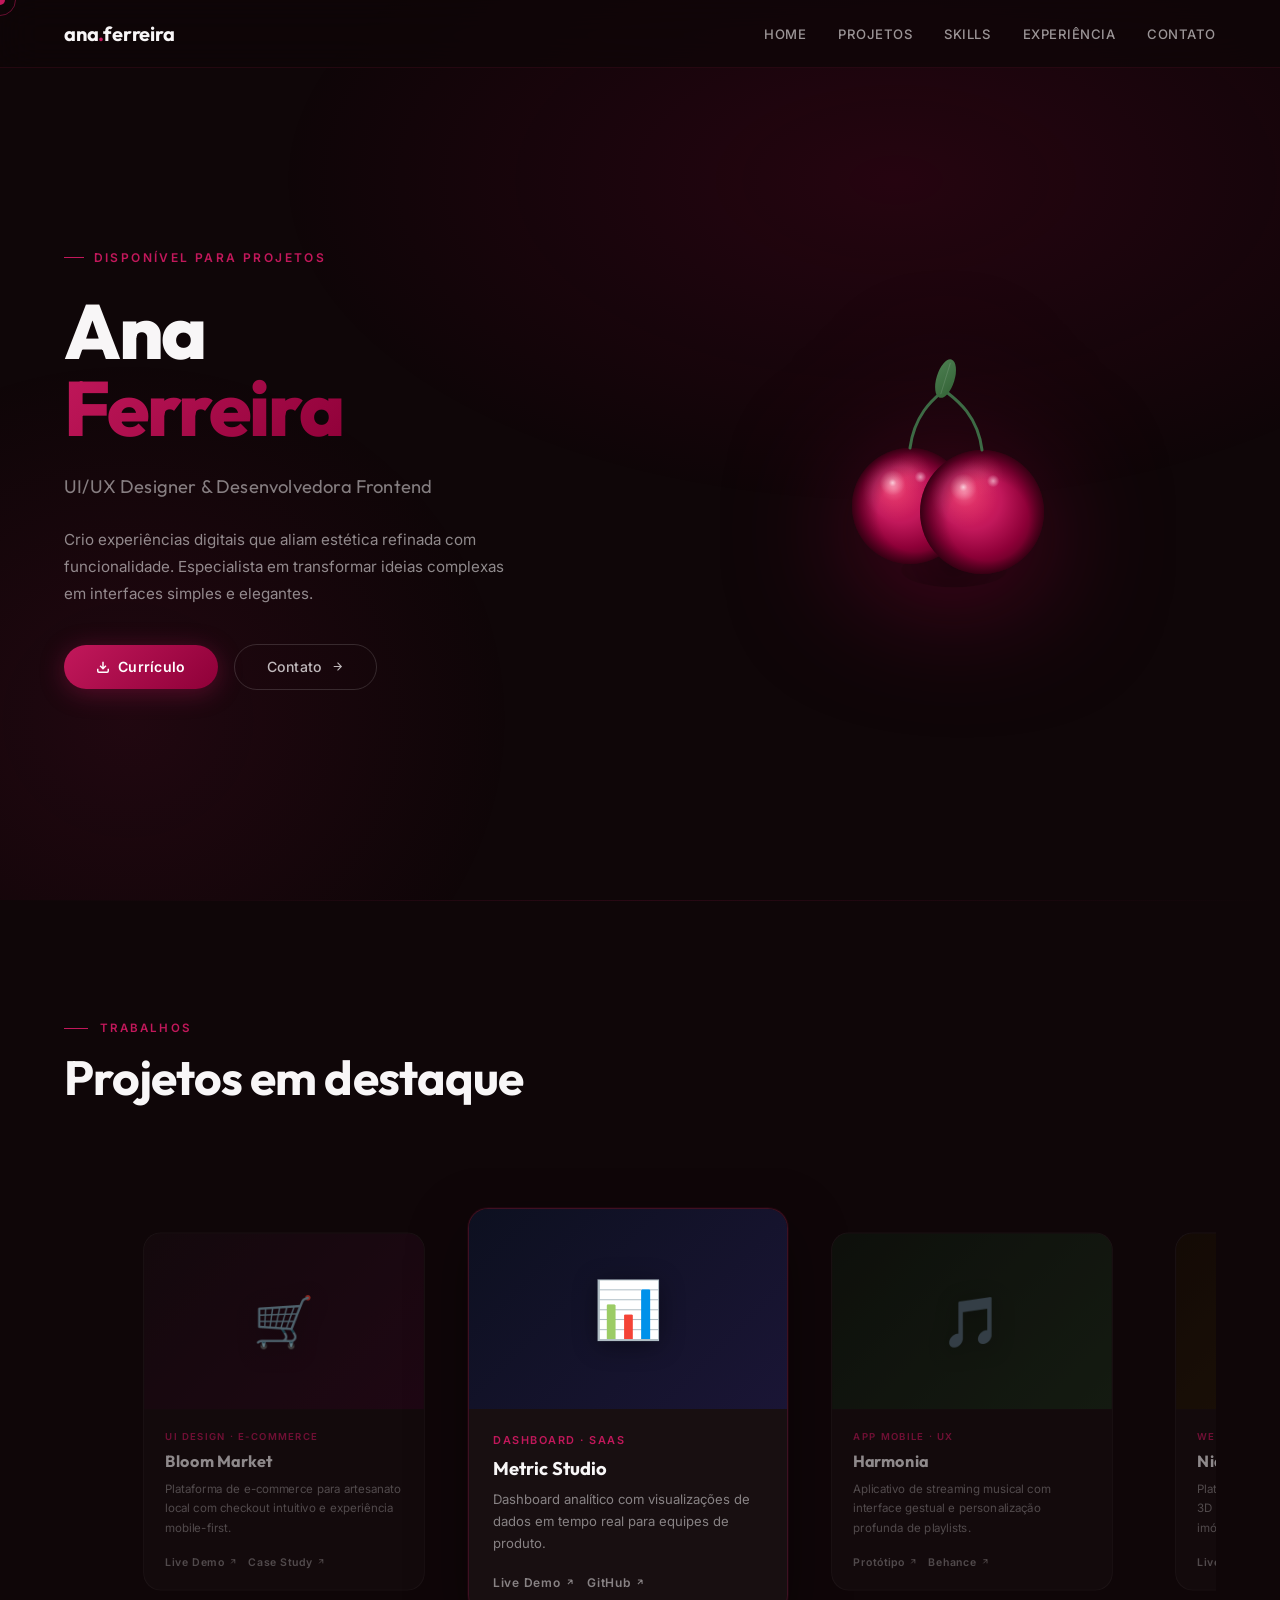
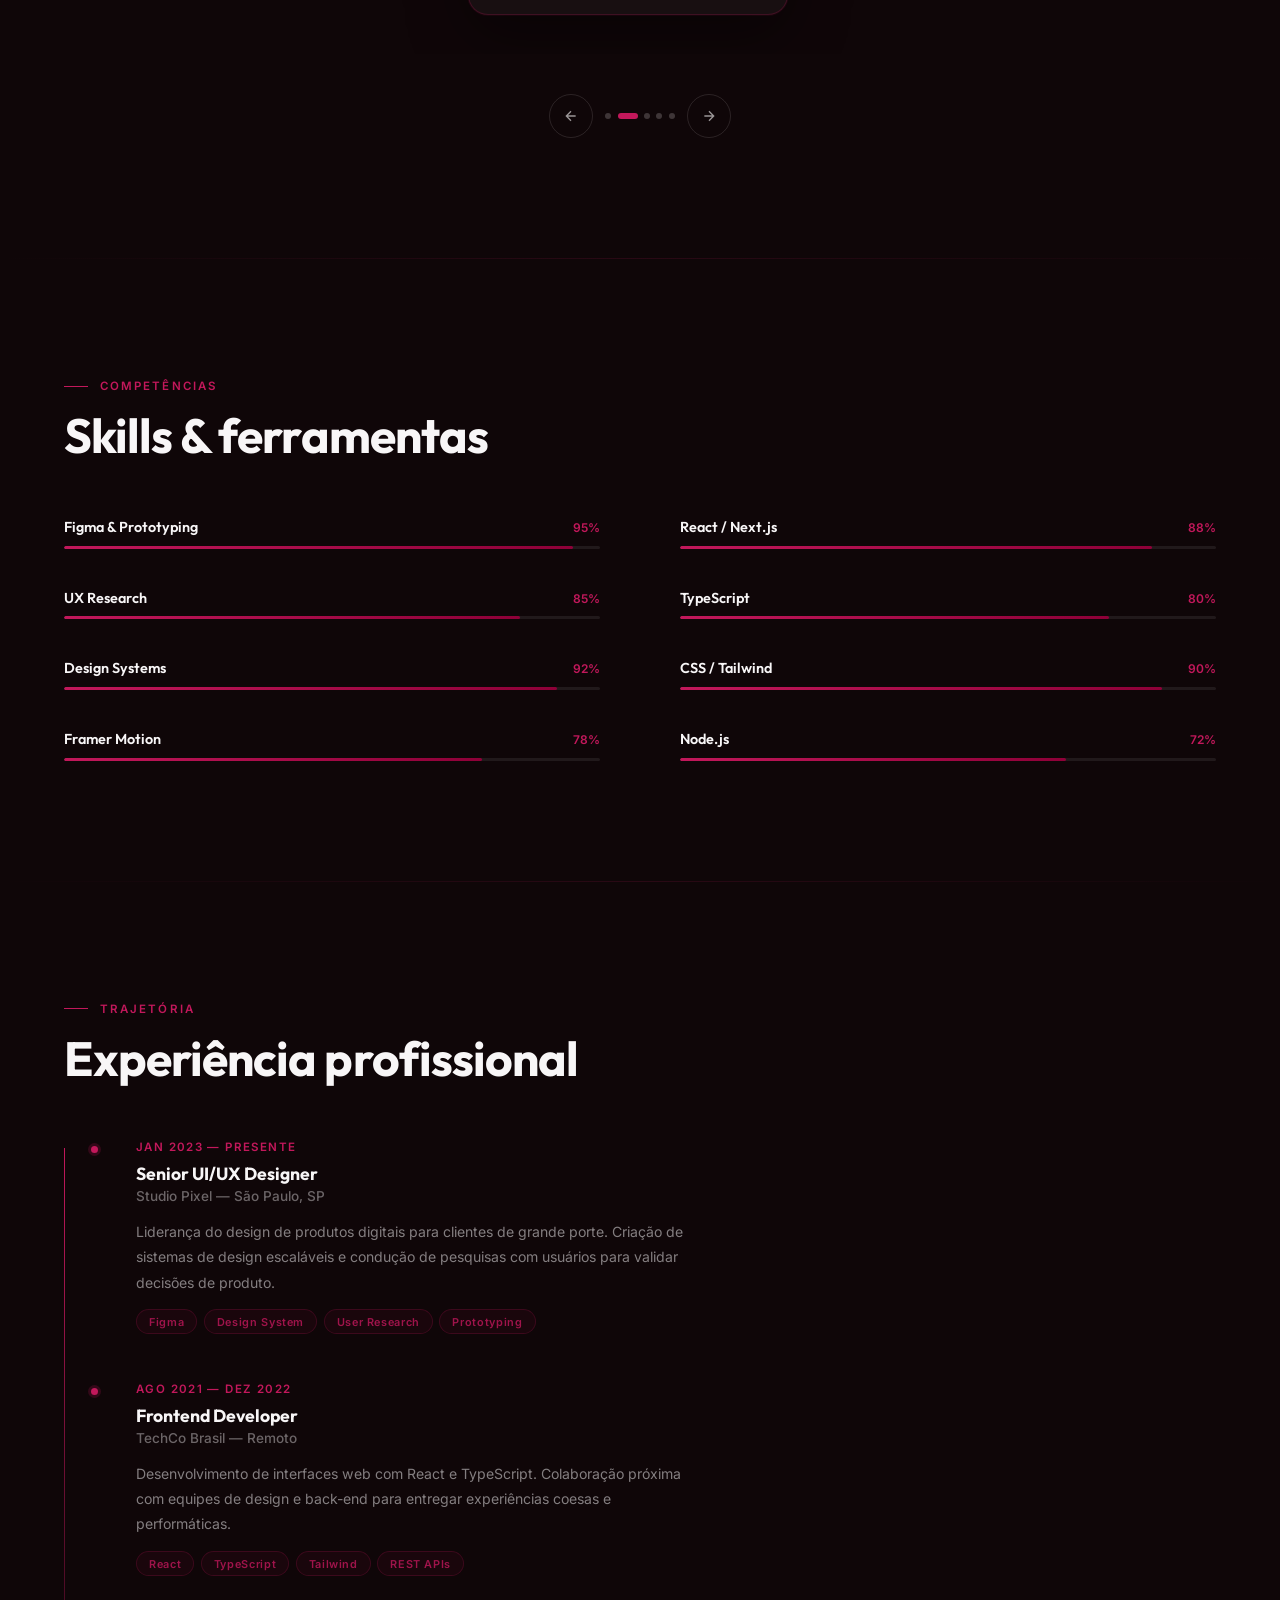
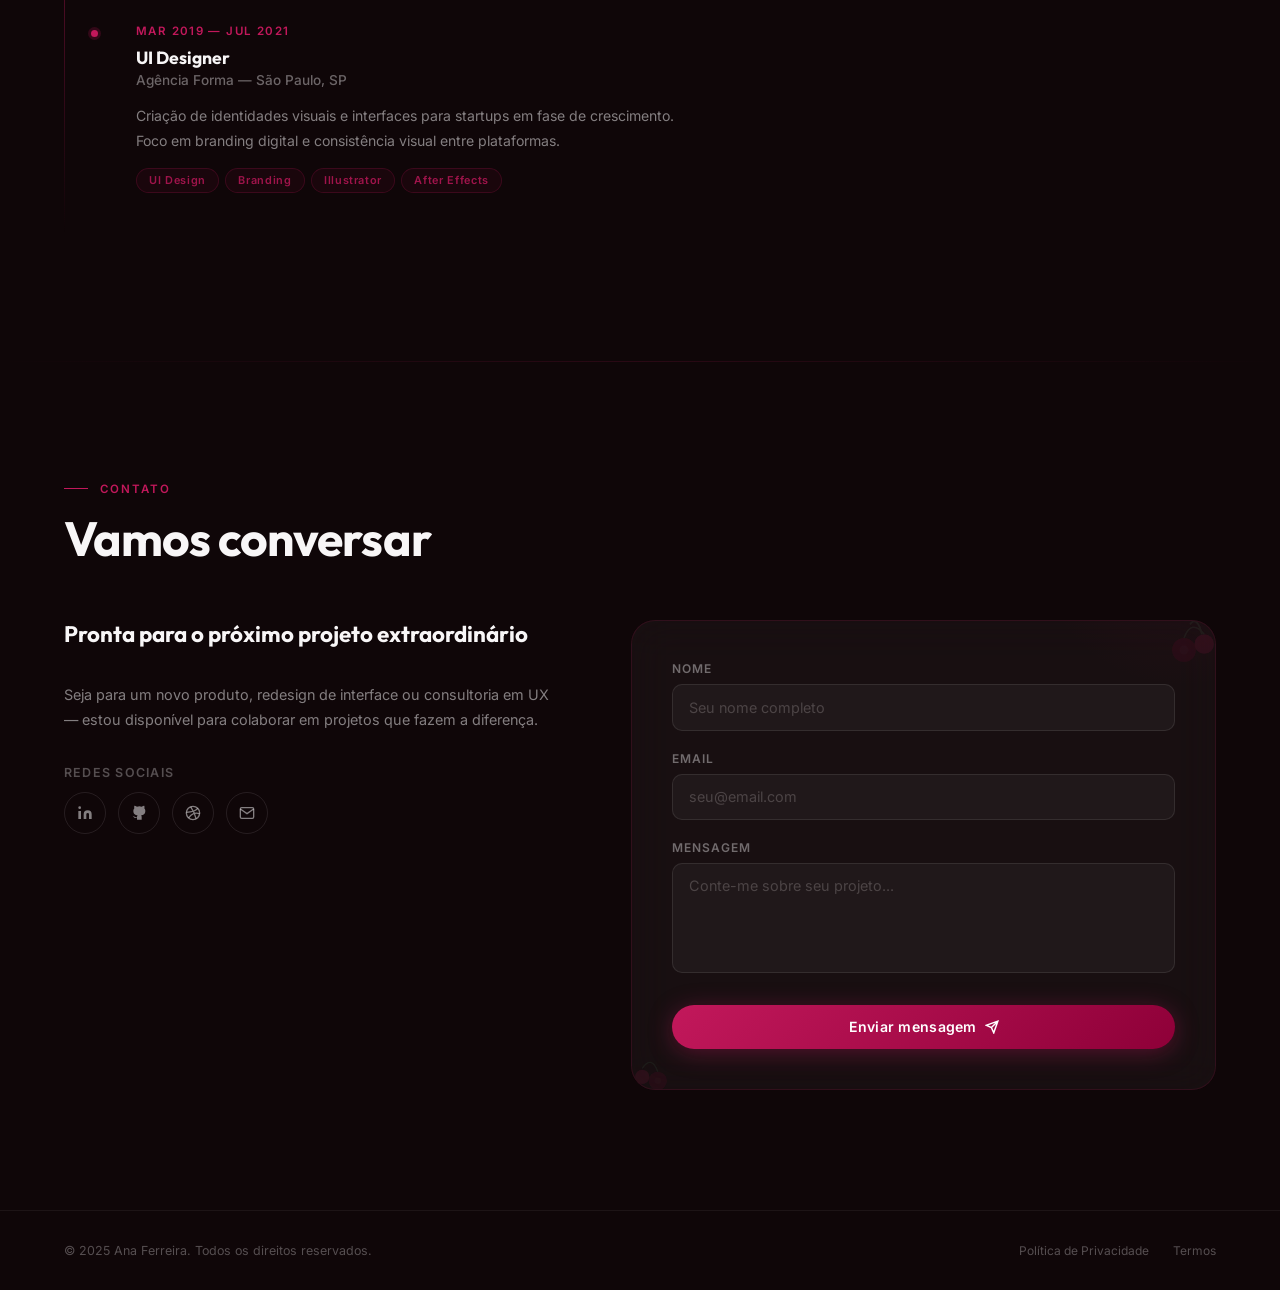
==== portfolio.html @ a7745687 "feat: initial commit - Carol Dev portfolio" ====
<!DOCTYPE html>
<html lang="pt-BR">
<head>
<meta charset="UTF-8">
<meta name="viewport" content="width=device-width, initial-scale=1.0">
<title>Portfolio — Ana Ferreira</title>
<link href="https://fonts.googleapis.com/css2?family=Outfit:wght@300;400;500;600;700;800&family=Inter:wght@300;400;500;600&display=swap" rel="stylesheet">
<link rel="stylesheet" href="style.css">
</head>
<body>

<div class="cursor" id="cursor"></div>
<div class="cursor-ring" id="cursorRing"></div>

<!-- HEADER -->
<header>
  <div class="logo">ana<span>.</span>ferreira</div>
  <nav>
    <a href="#home">Home</a>
    <a href="#projects">Projetos</a>
    <a href="#skills">Skills</a>
    <a href="#experience">Experiência</a>
    <a href="#contact">Contato</a>
  </nav>
</header>

<!-- HERO -->
<div class="wrapper">
<section id="home">
  <div class="hero-left fade-in">
    <span class="hero-eyebrow">Disponível para projetos</span>
    <h1 class="hero-name">
      Ana<br><span class="highlight">Ferreira</span>
    </h1>
    <p class="hero-title">UI/UX Designer & Desenvolvedora Frontend</p>
    <p class="hero-desc">Crio experiências digitais que aliam estética refinada com funcionalidade. Especialista em transformar ideias complexas em interfaces simples e elegantes.</p>
    <div class="hero-actions">
      <a href="#" class="btn-primary">
        <svg width="14" height="14" viewBox="0 0 24 24" fill="none" stroke="currentColor" stroke-width="2.5"><path d="M21 15v4a2 2 0 01-2 2H5a2 2 0 01-2-2v-4M7 10l5 5 5-5M12 15V3"/></svg>
        Currículo
      </a>
      <a href="#contact" class="btn-secondary">
        Contato
        <svg width="13" height="13" viewBox="0 0 24 24" fill="none" stroke="currentColor" stroke-width="2"><path d="M5 12h14M12 5l7 7-7 7"/></svg>
      </a>
    </div>
  </div>
  <div class="hero-right">
    <div class="cherry-scene">
      <canvas id="cherryCanvas" width="380" height="380"></canvas>
    </div>
  </div>
</section>
</div>

<div class="section-divider"></div>

<!-- PROJECTS -->
<div class="wrapper">
<section id="projects">
  <div class="projects-header fade-in">
    <span class="section-label">Trabalhos</span>
    <h2 class="section-title">Projetos em destaque</h2>
  </div>

  <div class="carousel-wrapper" id="carouselWrapper">
    <div class="carousel-track" id="carouselTrack">
      <!-- Cards são inseridos via JS -->
    </div>
  </div>

  <div class="carousel-controls">
    <button class="carousel-btn" id="prevBtn">
      <svg width="16" height="16" viewBox="0 0 24 24" fill="none" stroke="currentColor" stroke-width="2"><path d="M19 12H5M12 5l-7 7 7 7"/></svg>
    </button>
    <div class="carousel-dots" id="carouselDots"></div>
    <button class="carousel-btn" id="nextBtn">
      <svg width="16" height="16" viewBox="0 0 24 24" fill="none" stroke="currentColor" stroke-width="2"><path d="M5 12h14M12 5l7 7-7 7"/></svg>
    </button>
  </div>
</section>
</div>

<div class="section-divider"></div>

<!-- SKILLS -->
<div class="wrapper">
<section id="skills">
  <div class="fade-in">
    <span class="section-label">Competências</span>
    <h2 class="section-title">Skills & ferramentas</h2>
  </div>
  <div class="skills-grid" id="skillsGrid">
  </div>
</section>
</div>

<div class="section-divider"></div>

<!-- EXPERIENCE -->
<div class="wrapper">
<section id="experience">
  <div class="fade-in">
    <span class="section-label">Trajetória</span>
    <h2 class="section-title">Experiência profissional</h2>
  </div>
  <div class="timeline" id="timeline"></div>
</section>
</div>

<div class="section-divider"></div>

<!-- CONTACT -->
<div class="wrapper">
<section id="contact">
  <div class="fade-in">
    <span class="section-label">Contato</span>
    <h2 class="section-title">Vamos conversar</h2>
  </div>
  <div class="contact-inner">
    <div class="contact-info fade-in">
      <p class="contact-info-title">Pronta para o próximo projeto extraordinário</p>
      <p class="contact-info-desc">Seja para um novo produto, redesign de interface ou consultoria em UX — estou disponível para colaborar em projetos que fazem a diferença.</p>
      <div>
        <p style="font-size:0.78rem;letter-spacing:0.1em;text-transform:uppercase;color:rgba(248,246,247,0.3);margin-bottom:0.75rem;font-weight:600;">Redes sociais</p>
        <div class="contact-socials">
          <a class="social-link" href="#" title="LinkedIn">
            <svg width="16" height="16" viewBox="0 0 24 24" fill="currentColor"><path d="M16 8a6 6 0 016 6v7h-4v-7a2 2 0 00-2-2 2 2 0 00-2 2v7h-4v-7a6 6 0 016-6zM2 9h4v12H2z"/><circle cx="4" cy="4" r="2"/></svg>
          </a>
          <a class="social-link" href="#" title="GitHub">
            <svg width="16" height="16" viewBox="0 0 24 24" fill="currentColor"><path d="M9 19c-5 1.5-5-2.5-7-3m14 6v-3.87a3.37 3.37 0 00-.94-2.61c3.14-.35 6.44-1.54 6.44-7A5.44 5.44 0 0020 4.77 5.07 5.07 0 0019.91 1S18.73.65 16 2.48a13.38 13.38 0 00-7 0C6.27.65 5.09 1 5.09 1A5.07 5.07 0 005 4.77a5.44 5.44 0 00-1.5 3.78c0 5.42 3.3 6.61 6.44 7A3.37 3.37 0 009 18.13V22"/></svg>
          </a>
          <a class="social-link" href="#" title="Dribbble">
            <svg width="16" height="16" viewBox="0 0 24 24" fill="none" stroke="currentColor" stroke-width="2"><circle cx="12" cy="12" r="10"/><path d="M8.56 2.75c4.37 6.03 6.02 9.42 8.03 17.72m2.54-15.38c-3.72 4.35-8.94 5.66-16.88 5.85m19.5 1.9c-3.5-.93-6.63-.82-8.94 0-2.58.92-5.01 2.86-7.44 6.32"/></svg>
          </a>
          <a class="social-link" href="#" title="Email">
            <svg width="16" height="16" viewBox="0 0 24 24" fill="none" stroke="currentColor" stroke-width="2"><path d="M4 4h16c1.1 0 2 .9 2 2v12c0 1.1-.9 2-2 2H4c-1.1 0-2-.9-2-2V6c0-1.1.9-2 2-2z"/><polyline points="22,6 12,13 2,6"/></svg>
          </a>
        </div>
      </div>
    </div>
    <div class="contact-card fade-in" style="position:relative;">
      <!-- Corner cherry deco -->
      <svg class="cherry-deco" style="top:-10px;right:-8px;width:60px;" viewBox="0 0 80 80" fill="none">
        <circle cx="28" cy="52" r="16" fill="#8E0038"/>
        <circle cx="55" cy="44" r="13" fill="#C2185B"/>
        <path d="M28 36 Q38 10 55 31" stroke="#4a7c5f" stroke-width="2" fill="none"/>
        <path d="M36 18 Q45 5 52 31" stroke="#4a7c5f" stroke-width="2.5" fill="none"/>
        <circle cx="28" cy="52" r="6" fill="rgba(255,255,255,0.12)"/>
      </svg>
      <svg class="cherry-deco" style="bottom:-10px;left:-8px;width:52px;transform:scale(-1,1);" viewBox="0 0 80 80" fill="none">
        <circle cx="28" cy="52" r="14" fill="#8E0038"/>
        <circle cx="52" cy="46" r="11" fill="#C2185B"/>
        <path d="M28 38 Q38 12 52 33" stroke="#4a7c5f" stroke-width="2" fill="none"/>
        <circle cx="28" cy="52" r="5" fill="rgba(255,255,255,0.1)"/>
      </svg>

      <div class="form-group">
        <label class="form-label">Nome</label>
        <input class="form-input" type="text" placeholder="Seu nome completo">
      </div>
      <div class="form-group">
        <label class="form-label">Email</label>
        <input class="form-input" type="email" placeholder="seu@email.com">
      </div>
      <div class="form-group">
        <label class="form-label">Mensagem</label>
        <textarea class="form-textarea" placeholder="Conte-me sobre seu projeto..."></textarea>
      </div>
      <button class="btn-primary" style="width:100%;justify-content:center;margin-top:0.5rem;">
        Enviar mensagem
        <svg width="14" height="14" viewBox="0 0 24 24" fill="none" stroke="currentColor" stroke-width="2.5"><path d="M22 2L11 13M22 2l-7 20-4-9-9-4 20-7z"/></svg>
      </button>
    </div>
  </div>
</section>
</div>

<!-- FOOTER -->
<footer>
  <p class="footer-copy">© 2025 Ana Ferreira. Todos os direitos reservados.</p>
  <div class="footer-links">
    <a href="#">Política de Privacidade</a>
    <a href="#">Termos</a>
  </div>
</footer>

<script>
// ── CURSOR ──
const cursor = document.getElementById('cursor');
const cursorRing = document.getElementById('cursorRing');
let mx = 0, my = 0, rx = 0, ry = 0;
document.addEventListener('mousemove', e => { mx = e.clientX; my = e.clientY; cursor.style.left = mx+'px'; cursor.style.top = my+'px'; });
function animateRing() {
  rx += (mx - rx) * 0.14;
  ry += (my - ry) * 0.14;
  cursorRing.style.left = rx+'px'; cursorRing.style.top = ry+'px';
  requestAnimationFrame(animateRing);
}
animateRing();

// ── CHERRY CANVAS ──
(function() {
  const canvas = document.getElementById('cherryCanvas');
  const ctx = canvas.getContext('2d');
  const W = 380, H = 380;
  let mouseX = 0, mouseY = 0;
  let tiltX = 0, tiltY = 0;

  document.addEventListener('mousemove', e => {
    const rect = canvas.getBoundingClientRect();
    mouseX = ((e.clientX - rect.left) / W - 0.5) * 2;
    mouseY = ((e.clientY - rect.top) / H - 0.5) * 2;
  });

  function drawCherry(ox, oy, radius, tX, tY) {
    ctx.clearRect(0, 0, W, H);
    const cx = W/2 + ox + tX*18;
    const cy = H/2 + oy + tY*14;

    // Shadow
    const shadowGrad = ctx.createRadialGradient(cx+10, cy+radius*0.9+20, 0, cx+10, cy+radius*0.9+20, radius*1.1);
    shadowGrad.addColorStop(0, 'rgba(0,0,0,0.35)');
    shadowGrad.addColorStop(1, 'rgba(0,0,0,0)');
    ctx.beginPath();
    ctx.ellipse(cx+10, cy+radius+18, radius*0.85, radius*0.28, 0, 0, Math.PI*2);
    ctx.fillStyle = shadowGrad;
    ctx.fill();

    // --- Cherry 1 (left, slightly behind) ---
    drawOneFruit(ctx, cx-34+tX*6, cy+16+tY*4, 58);

    // --- Cherry 2 (right, front) ---
    drawOneFruit(ctx, cx+38+tX*8, cy+22+tY*4, 62);

    // --- Stems ---
    ctx.strokeStyle = '#3d6b45';
    ctx.lineWidth = 3;
    ctx.lineCap = 'round';

    // Left stem
    ctx.beginPath();
    ctx.moveTo(cx-34+tX*6, cy+16+tY*4-58);
    ctx.bezierCurveTo(cx-34+tX*6+5, cy-80, cx+tX*7-5, cy-95, cx+tX*7, cy-100);
    ctx.stroke();

    // Right stem
    ctx.beginPath();
    ctx.moveTo(cx+38+tX*8, cy+22+tY*4-62);
    ctx.bezierCurveTo(cx+38+tX*8-5, cy-80, cx+tX*7+5, cy-95, cx+tX*7, cy-100);
    ctx.stroke();

    // Leaf
    ctx.save();
    ctx.translate(cx+tX*7-2, cy-100);
    ctx.rotate(0.3 + tX*0.08);
    const leafGrad = ctx.createLinearGradient(-18,-10,18,10);
    leafGrad.addColorStop(0, '#4a7c4e');
    leafGrad.addColorStop(1, '#2d5c30');
    ctx.beginPath();
    ctx.ellipse(0, -12, 9, 20, 0, 0, Math.PI*2);
    ctx.fillStyle = leafGrad;
    ctx.fill();
    // Leaf vein
    ctx.strokeStyle = 'rgba(255,255,255,0.12)';
    ctx.lineWidth = 1;
    ctx.beginPath();
    ctx.moveTo(0, -28); ctx.lineTo(0, 4);
    ctx.stroke();
    ctx.restore();
  }

  function drawOneFruit(ctx, cx, cy, r) {
    // Base gradient - dark wine to bright crimson
    const baseGrad = ctx.createRadialGradient(cx-r*0.3, cy-r*0.35, r*0.05, cx, cy, r);
    baseGrad.addColorStop(0, '#e8215a');
    baseGrad.addColorStop(0.45, '#C2185B');
    baseGrad.addColorStop(0.78, '#8E0038');
    baseGrad.addColorStop(1, '#5a0020');
    ctx.beginPath();
    ctx.arc(cx, cy, r, 0, Math.PI*2);
    ctx.fillStyle = baseGrad;
    ctx.fill();

    // Dark rim (bottom edge depth)
    const rimGrad = ctx.createRadialGradient(cx+r*0.3, cy+r*0.4, 0, cx, cy, r);
    rimGrad.addColorStop(0, 'rgba(0,0,0,0)');
    rimGrad.addColorStop(0.65, 'rgba(0,0,0,0)');
    rimGrad.addColorStop(1, 'rgba(0,0,0,0.38)');
    ctx.beginPath();
    ctx.arc(cx, cy, r, 0, Math.PI*2);
    ctx.fillStyle = rimGrad;
    ctx.fill();

    // Specular highlight (large soft)
    const spec1Grad = ctx.createRadialGradient(cx-r*0.28, cy-r*0.3, 0, cx-r*0.28, cy-r*0.3, r*0.55);
    spec1Grad.addColorStop(0, 'rgba(255,255,255,0.28)');
    spec1Grad.addColorStop(0.4, 'rgba(255,255,255,0.08)');
    spec1Grad.addColorStop(1, 'rgba(255,255,255,0)');
    ctx.beginPath();
    ctx.arc(cx, cy, r, 0, Math.PI*2);
    ctx.fillStyle = spec1Grad;
    ctx.fill();

    // Sharp catchlight
    ctx.save();
    ctx.beginPath();
    ctx.arc(cx, cy, r, 0, Math.PI*2);
    ctx.clip();
    const catchGrad = ctx.createRadialGradient(cx-r*0.3, cy-r*0.4, 0, cx-r*0.3, cy-r*0.4, r*0.22);
    catchGrad.addColorStop(0, 'rgba(255,255,255,0.72)');
    catchGrad.addColorStop(0.3, 'rgba(255,255,255,0.3)');
    catchGrad.addColorStop(1, 'rgba(255,255,255,0)');
    ctx.fillStyle = catchGrad;
    ctx.fillRect(cx-r, cy-r, r*2, r*2);

    // Tiny secondary sparkle
    const spark = ctx.createRadialGradient(cx+r*0.18, cy-r*0.5, 0, cx+r*0.18, cy-r*0.5, r*0.1);
    spark.addColorStop(0, 'rgba(255,255,255,0.55)');
    spark.addColorStop(1, 'rgba(255,255,255,0)');
    ctx.fillStyle = spark;
    ctx.fillRect(cx-r, cy-r, r*2, r*2);
    ctx.restore();

    // Subtle translucency at top
    const transGrad = ctx.createRadialGradient(cx, cy-r*0.6, 0, cx, cy-r*0.6, r*0.35);
    transGrad.addColorStop(0, 'rgba(255,120,140,0.15)');
    transGrad.addColorStop(1, 'rgba(255,120,140,0)');
    ctx.beginPath();
    ctx.arc(cx, cy, r, 0, Math.PI*2);
    ctx.fillStyle = transGrad;
    ctx.fill();
  }

  let animTilt = {x: 0, y: 0};
  function animate() {
    animTilt.x += (mouseX - animTilt.x) * 0.07;
    animTilt.y += (mouseY - animTilt.y) * 0.07;
    drawCherry(0, 20, 62, animTilt.x, animTilt.y);
    requestAnimationFrame(animate);
  }
  animate();
})();

// ── PROJECTS DATA ──
const projects = [
  {
    emoji: '🛒',
    bg: 'linear-gradient(135deg, #1a0d12 0%, #2d0a1f 100%)',
    tag: 'UI Design · E-commerce',
    title: 'Bloom Market',
    desc: 'Plataforma de e-commerce para artesanato local com checkout intuitivo e experiência mobile-first.',
    links: ['Live Demo', 'Case Study'],
  },
  {
    emoji: '📊',
    bg: 'linear-gradient(135deg, #0d1020 0%, #1a1535 100%)',
    tag: 'Dashboard · SaaS',
    title: 'Metric Studio',
    desc: 'Dashboard analítico com visualizações de dados em tempo real para equipes de produto.',
    links: ['Live Demo', 'GitHub'],
  },
  {
    emoji: '🎵',
    bg: 'linear-gradient(135deg, #0f1a10 0%, #1a2d1a 100%)',
    tag: 'App Mobile · UX',
    title: 'Harmonia',
    desc: 'Aplicativo de streaming musical com interface gestual e personalização profunda de playlists.',
    links: ['Protótipo', 'Behance'],
  },
  {
    emoji: '🏠',
    bg: 'linear-gradient(135deg, #1a1005 0%, #2d200a 100%)',
    tag: 'Web App · Real Estate',
    title: 'Nidus',
    desc: 'Plataforma imobiliária com tour virtual em 3D e match inteligente entre perfil e imóvel.',
    links: ['Live Demo', 'Case Study'],
  },
  {
    emoji: '💬',
    bg: 'linear-gradient(135deg, #0d1218 0%, #102030 100%)',
    tag: 'Chat · AI',
    title: 'Pulse Chat',
    desc: 'Interface de chat com IA integrada para suporte ao cliente com análise de sentimento.',
    links: ['GitHub', 'Demo'],
  },
];

const track = document.getElementById('carouselTrack');
const dotsEl = document.getElementById('carouselDots');
let currentIndex = 0;
const total = projects.length;

projects.forEach((p, i) => {
  const card = document.createElement('div');
  card.className = 'project-card' + (i === 0 ? ' active' : '');
  card.innerHTML = `
    <div class="card-thumb">
      <div class="card-thumb-bg" style="background:${p.bg}">
        <span style="font-size:3.5rem;filter:drop-shadow(0 4px 12px rgba(0,0,0,0.4))">${p.emoji}</span>
      </div>
    </div>
    <div class="card-body">
      <p class="card-tag">${p.tag}</p>
      <h3 class="card-title">${p.title}</h3>
      <p class="card-desc">${p.desc}</p>
      <div class="card-links">
        ${p.links.map(l => `<a class="card-link" href="#">
          ${l}
          <svg width="10" height="10" viewBox="0 0 24 24" fill="none" stroke="currentColor" stroke-width="2.5"><path d="M7 17L17 7M17 7H7M17 7v10"/></svg>
        </a>`).join('')}
      </div>
    </div>
  `;
  track.appendChild(card);

  const dot = document.createElement('div');
  dot.className = 'dot' + (i===0?' active':'');
  dot.addEventListener('click', () => goTo(i));
  dotsEl.appendChild(dot);
});

function goTo(idx) {
  currentIndex = ((idx % total) + total) % total;
  const cards = track.querySelectorAll('.project-card');
  const dots = dotsEl.querySelectorAll('.dot');
  const cardW = 320 + 24; // card width + gap
  const wrapperW = track.parentElement.offsetWidth;
  const offset = wrapperW/2 - cardW/2 - currentIndex*cardW;
  track.style.transform = `translateX(${offset}px)`;

  cards.forEach((c,i) => {
    c.classList.toggle('active', i === currentIndex);
  });
  dots.forEach((d,i) => d.classList.toggle('active', i === currentIndex));
}

// Init position
setTimeout(() => goTo(1), 50);

document.getElementById('prevBtn').addEventListener('click', () => goTo(currentIndex - 1));
document.getElementById('nextBtn').addEventListener('click', () => goTo(currentIndex + 1));

// Auto-advance
setInterval(() => goTo(currentIndex + 1), 5000);

// ── SKILLS ──
const skills = [
  { name: 'Figma & Prototyping', pct: 95 },
  { name: 'React / Next.js', pct: 88 },
  { name: 'UX Research', pct: 85 },
  { name: 'TypeScript', pct: 80 },
  { name: 'Design Systems', pct: 92 },
  { name: 'CSS / Tailwind', pct: 90 },
  { name: 'Framer Motion', pct: 78 },
  { name: 'Node.js', pct: 72 },
];

const skillsGrid = document.getElementById('skillsGrid');
skills.forEach(s => {
  const el = document.createElement('div');
  el.className = 'skill-item fade-in';
  el.innerHTML = `
    <div class="skill-info">
      <span class="skill-name">${s.name}</span>
      <span class="skill-pct">${s.pct}%</span>
    </div>
    <div class="skill-bar">
      <div class="skill-fill" data-pct="${s.pct}"></div>
    </div>
  `;
  skillsGrid.appendChild(el);
});

// ── EXPERIENCE ──
const experiences = [
  {
    date: 'Jan 2023 — Presente',
    role: 'Senior UI/UX Designer',
    company: 'Studio Pixel — São Paulo, SP',
    desc: 'Liderança do design de produtos digitais para clientes de grande porte. Criação de sistemas de design escaláveis e condução de pesquisas com usuários para validar decisões de produto.',
    tags: ['Figma', 'Design System', 'User Research', 'Prototyping'],
  },
  {
    date: 'Ago 2021 — Dez 2022',
    role: 'Frontend Developer',
    company: 'TechCo Brasil — Remoto',
    desc: 'Desenvolvimento de interfaces web com React e TypeScript. Colaboração próxima com equipes de design e back-end para entregar experiências coesas e performáticas.',
    tags: ['React', 'TypeScript', 'Tailwind', 'REST APIs'],
  },
  {
    date: 'Mar 2019 — Jul 2021',
    role: 'UI Designer',
    company: 'Agência Forma — São Paulo, SP',
    desc: 'Criação de identidades visuais e interfaces para startups em fase de crescimento. Foco em branding digital e consistência visual entre plataformas.',
    tags: ['UI Design', 'Branding', 'Illustrator', 'After Effects'],
  },
];

const timeline = document.getElementById('timeline');
experiences.forEach(e => {
  const el = document.createElement('div');
  el.className = 'timeline-item fade-in';
  el.innerHTML = `
    <p class="timeline-date">${e.date}</p>
    <h3 class="timeline-role">${e.role}</h3>
    <p class="timeline-company">${e.company}</p>
    <p class="timeline-desc">${e.desc}</p>
    <div class="timeline-tags">${e.tags.map(t=>`<span class="tag">${t}</span>`).join('')}</div>
  `;
  timeline.appendChild(el);
});

// ── SCROLL ANIMATIONS ──
const observer = new IntersectionObserver((entries) => {
  entries.forEach(e => {
    if (e.isIntersecting) {
      e.target.classList.add('visible');
      // Animate skill bars
      e.target.querySelectorAll('.skill-fill').forEach(bar => {
        bar.style.width = bar.dataset.pct + '%';
      });
    }
  });
}, { threshold: 0.12, rootMargin: '0px 0px -40px 0px' });

document.querySelectorAll('.fade-in').forEach(el => observer.observe(el));

// Also trigger skill bar animation when skills section is visible
const skillObserver = new IntersectionObserver((entries) => {
  entries.forEach(e => {
    if(e.isIntersecting) {
      e.target.querySelectorAll('.skill-fill').forEach(bar => {
        bar.style.width = bar.dataset.pct + '%';
      });
    }
  });
}, { threshold: 0.1 });
skillObserver.observe(document.getElementById('skills'));
</script>
</body>
</html>
---- style.css ----
:root {
    --crimson: #C2185B;
    --wine: #8E0038;
    --wine-deep: #6B0029;
    --soft-white: #F8F6F7;
    --dark: #2A2A2A;
    --dark-mid: #3D3D3D;
    --gray: #6E6E6E;
    --gray-light: #E8E4E6;
    --glass-bg: rgba(248, 246, 247, 0.06);
    --glass-border: rgba(194, 24, 91, 0.18);
  }

  *, *::before, *::after { box-sizing: border-box; margin: 0; padding: 0; }

  html { scroll-behavior: smooth; }

  body {
    font-family: 'Inter', sans-serif;
    background: #0F0608;
    color: var(--soft-white);
    overflow-x: hidden;
    cursor: none;
  }

  /* Custom cursor */
  .cursor {
    width: 10px; height: 10px;
    background: var(--crimson);
    border-radius: 50%;
    position: fixed;
    pointer-events: none;
    z-index: 9999;
    transform: translate(-50%, -50%);
    transition: width 0.2s, height 0.2s, background 0.2s;
  }
  .cursor-ring {
    width: 32px; height: 32px;
    border: 1.5px solid rgba(194,24,91,0.5);
    border-radius: 50%;
    position: fixed;
    pointer-events: none;
    z-index: 9998;
    transform: translate(-50%, -50%);
    transition: all 0.12s ease;
  }
  body:has(a:hover) .cursor, body:has(button:hover) .cursor { width: 14px; height: 14px; }

  /* Background texture */
  body::before {
    content: '';
    position: fixed; inset: 0;
    background:
      radial-gradient(ellipse 80% 60% at 70% 20%, rgba(142,0,56,0.18) 0%, transparent 60%),
      radial-gradient(ellipse 60% 80% at 10% 80%, rgba(194,24,91,0.1) 0%, transparent 50%);
    pointer-events: none; z-index: 0;
  }

  /* ── HEADER ── */
  header {
    position: fixed; top: 0; left: 0; right: 0; z-index: 1000;
    padding: 0 5%;
    background: rgba(15,6,8,0.72);
    backdrop-filter: blur(20px);
    -webkit-backdrop-filter: blur(20px);
    border-bottom: 1px solid rgba(194,24,91,0.12);
    height: 68px;
    display: flex; align-items: center; justify-content: space-between;
  }

  .logo {
    font-family: 'Outfit', sans-serif;
    font-weight: 700; font-size: 1.25rem;
    color: var(--soft-white);
    letter-spacing: -0.01em;
  }
  .logo span { color: var(--crimson); }

  nav { display: flex; gap: 2rem; align-items: center; }
  nav a {
    font-family: 'Inter', sans-serif;
    font-size: 0.82rem; font-weight: 500;
    color: rgba(248,246,247,0.6);
    text-decoration: none;
    letter-spacing: 0.04em;
    text-transform: uppercase;
    transition: color 0.25s;
    position: relative;
  }
  nav a::after {
    content: '';
    position: absolute; bottom: -4px; left: 0; right: 0;
    height: 1px; background: var(--crimson);
    transform: scaleX(0); transform-origin: left;
    transition: transform 0.3s ease;
  }
  nav a:hover { color: var(--soft-white); }
  nav a:hover::after { transform: scaleX(1); }

  /* ── SECTION BASE ── */
  section {
    position: relative; z-index: 1;
    padding: 100px 5%;
    max-width: 1280px; margin: 0 auto;
    width: 100%;
  }

  .section-label {
    font-family: 'Inter', sans-serif;
    font-size: 0.72rem; font-weight: 600;
    letter-spacing: 0.18em; text-transform: uppercase;
    color: var(--crimson);
    margin-bottom: 1rem;
    display: flex; align-items: center; gap: 0.75rem;
  }
  .section-label::before {
    content: '';
    width: 24px; height: 1px;
    background: var(--crimson);
    display: block;
  }

  .section-title {
    font-family: 'Outfit', sans-serif;
    font-size: clamp(2rem, 4vw, 3rem);
    font-weight: 700;
    color: var(--soft-white);
    letter-spacing: -0.02em;
    line-height: 1.1;
  }

  /* ── HERO ── */
  #home {
    min-height: 100vh;
    display: grid; grid-template-columns: 1fr 1fr;
    align-items: center; gap: 4rem;
    padding-top: 140px;
  }

  .hero-left { display: flex; flex-direction: column; gap: 1.75rem; }

  .hero-eyebrow {
    font-family: 'Inter', sans-serif;
    font-size: 0.75rem; font-weight: 600;
    letter-spacing: 0.2em; text-transform: uppercase;
    color: var(--crimson);
    display: flex; align-items: center; gap: 0.6rem;
  }
  .hero-eyebrow::before {
    content: '';
    width: 20px; height: 1px;
    background: var(--crimson);
  }

  .hero-name {
    font-family: 'Outfit', sans-serif;
    font-size: clamp(2.8rem, 6vw, 5rem);
    font-weight: 800;
    line-height: 1.0;
    letter-spacing: -0.03em;
    color: var(--soft-white);
  }
  .hero-name .highlight {
    background: linear-gradient(135deg, var(--crimson), var(--wine));
    -webkit-background-clip: text;
    -webkit-text-fill-color: transparent;
    background-clip: text;
  }

  .hero-title {
    font-family: 'Outfit', sans-serif;
    font-size: 1.15rem; font-weight: 400;
    color: rgba(248,246,247,0.5);
    letter-spacing: 0.01em;
  }

  .hero-desc {
    font-size: 0.95rem; line-height: 1.8;
    color: rgba(248,246,247,0.55);
    max-width: 440px;
  }

  .hero-actions { display: flex; gap: 1rem; align-items: center; margin-top: 0.5rem; }

  .btn-primary {
    display: inline-flex; align-items: center; gap: 0.5rem;
    padding: 0.85rem 2rem;
    background: linear-gradient(135deg, var(--crimson), var(--wine));
    color: white; font-family: 'Inter', sans-serif;
    font-size: 0.88rem; font-weight: 600;
    letter-spacing: 0.02em;
    border: none; border-radius: 50px;
    cursor: none; text-decoration: none;
    transition: transform 0.25s, box-shadow 0.25s;
    box-shadow: 0 4px 24px rgba(194,24,91,0.35);
  }
  .btn-primary:hover {
    transform: translateY(-2px);
    box-shadow: 0 8px 32px rgba(194,24,91,0.5);
  }

  .btn-secondary {
    display: inline-flex; align-items: center; gap: 0.5rem;
    padding: 0.85rem 2rem;
    background: transparent;
    color: rgba(248,246,247,0.75);
    font-family: 'Inter', sans-serif;
    font-size: 0.88rem; font-weight: 500;
    letter-spacing: 0.02em;
    border: 1px solid rgba(248,246,247,0.15);
    border-radius: 50px;
    cursor: none; text-decoration: none;
    transition: all 0.25s;
  }
  .btn-secondary:hover {
    border-color: rgba(194,24,91,0.4);
    color: var(--soft-white);
    background: rgba(194,24,91,0.08);
  }

  /* Cherry 3D */
  .hero-right {
    display: flex; align-items: center; justify-content: center;
    position: relative;
  }

  .cherry-scene {
    position: relative;
    width: 380px; height: 380px;
    transform-style: preserve-3d;
    perspective: 800px;
  }

  #cherryCanvas {
    width: 380px; height: 380px;
    filter: drop-shadow(0 24px 60px rgba(142,0,56,0.5));
  }

  /* Corner cherries */
  .cherry-corner {
    position: absolute;
    opacity: 0.22;
    pointer-events: none;
  }

  /* ── PROJECTS ── */
  #projects {
    padding-top: 120px;
    padding-bottom: 120px;
  }

  .projects-header { margin-bottom: 4rem; }

  .carousel-wrapper {
    position: relative;
    display: flex; align-items: center;
    gap: 0;
    overflow: hidden;
    padding: 40px 0;
  }

  .carousel-track {
    display: flex;
    gap: 1.5rem;
    transition: transform 0.6s cubic-bezier(0.25, 0.46, 0.45, 0.94);
    will-change: transform;
  }

  .project-card {
    flex: 0 0 320px;
    background: rgba(248,246,247,0.04);
    border: 1px solid rgba(248,246,247,0.07);
    border-radius: 20px;
    overflow: hidden;
    transition: all 0.5s cubic-bezier(0.25, 0.46, 0.45, 0.94);
    cursor: none;
    transform: scale(0.88);
    opacity: 0.55;
  }
  .project-card.active {
    transform: scale(1.0);
    opacity: 1;
    border-color: rgba(194,24,91,0.22);
    box-shadow: 0 20px 60px rgba(0,0,0,0.4), 0 0 0 1px rgba(194,24,91,0.1);
  }

  .card-thumb {
    height: 200px;
    position: relative; overflow: hidden;
  }
  .card-thumb-bg {
    width: 100%; height: 100%;
    display: flex; align-items: center; justify-content: center;
    font-size: 3rem;
  }

  .card-body { padding: 1.5rem; }
  .card-tag {
    font-size: 0.68rem; font-weight: 600;
    letter-spacing: 0.14em; text-transform: uppercase;
    color: var(--crimson); margin-bottom: 0.6rem;
  }
  .card-title {
    font-family: 'Outfit', sans-serif;
    font-size: 1.15rem; font-weight: 700;
    color: var(--soft-white);
    margin-bottom: 0.5rem;
  }
  .card-desc {
    font-size: 0.82rem; line-height: 1.7;
    color: rgba(248,246,247,0.5);
    margin-bottom: 1.25rem;
  }
  .card-links { display: flex; gap: 0.75rem; }
  .card-link {
    font-size: 0.75rem; font-weight: 600;
    letter-spacing: 0.06em;
    color: rgba(248,246,247,0.5);
    text-decoration: none;
    display: flex; align-items: center; gap: 0.3rem;
    transition: color 0.2s;
  }
  .card-link:hover { color: var(--crimson); }

  .carousel-controls {
    display: flex; gap: 0.75rem;
    margin-top: 2.5rem;
    justify-content: center;
    align-items: center;
  }
  .carousel-btn {
    width: 44px; height: 44px;
    border-radius: 50%;
    border: 1px solid rgba(248,246,247,0.12);
    background: transparent;
    color: rgba(248,246,247,0.6);
    cursor: none;
    display: flex; align-items: center; justify-content: center;
    font-size: 1rem;
    transition: all 0.25s;
  }
  .carousel-btn:hover {
    border-color: var(--crimson);
    color: var(--crimson);
    background: rgba(194,24,91,0.08);
  }
  .carousel-dots { display: flex; gap: 0.4rem; }
  .dot {
    width: 6px; height: 6px;
    border-radius: 50%;
    background: rgba(248,246,247,0.2);
    cursor: none;
    transition: all 0.3s;
  }
  .dot.active {
    background: var(--crimson);
    width: 20px;
    border-radius: 3px;
  }

  /* ── SKILLS ── */
  #skills { padding-top: 120px; padding-bottom: 120px; }

  .skills-grid {
    display: grid;
    grid-template-columns: repeat(2, 1fr);
    gap: 2.5rem 5rem;
    margin-top: 3.5rem;
  }

  .skill-item { display: flex; flex-direction: column; gap: 0.6rem; }
  .skill-info { display: flex; justify-content: space-between; align-items: baseline; }
  .skill-name {
    font-family: 'Outfit', sans-serif;
    font-size: 0.9rem; font-weight: 600;
    color: var(--soft-white);
  }
  .skill-pct {
    font-size: 0.75rem; font-weight: 600;
    color: var(--crimson);
    font-family: 'Inter', sans-serif;
  }
  .skill-bar {
    height: 3px;
    background: rgba(248,246,247,0.08);
    border-radius: 2px;
    overflow: hidden;
  }
  .skill-fill {
    height: 100%;
    background: linear-gradient(90deg, var(--crimson), var(--wine));
    border-radius: 2px;
    width: 0%;
    transition: width 1.2s cubic-bezier(0.25, 0.46, 0.45, 0.94);
  }

  .skills-categories {
    display: grid;
    grid-template-columns: repeat(3, 1fr);
    gap: 1.5rem;
    margin-top: 1rem;
    margin-bottom: 2rem;
  }
  .skill-cat-btn {
    padding: 0.55rem 1rem;
    border-radius: 50px;
    border: 1px solid rgba(248,246,247,0.1);
    background: transparent;
    color: rgba(248,246,247,0.5);
    font-family: 'Inter', sans-serif;
    font-size: 0.78rem; font-weight: 500;
    cursor: none;
    transition: all 0.25s;
    text-align: center;
  }
  .skill-cat-btn.active, .skill-cat-btn:hover {
    border-color: var(--crimson);
    color: var(--crimson);
    background: rgba(194,24,91,0.08);
  }

  /* ── EXPERIENCE ── */
  #experience { padding-top: 120px; padding-bottom: 120px; }

  .timeline {
    margin-top: 3.5rem;
    display: flex; flex-direction: column; gap: 0;
    position: relative;
    padding-left: 2rem;
  }
  .timeline::before {
    content: '';
    position: absolute; left: 0; top: 8px;
    width: 1px; bottom: 8px;
    background: linear-gradient(to bottom, var(--crimson), transparent);
  }

  .timeline-item {
    position: relative;
    padding: 0 0 3rem 2.5rem;
  }
  .timeline-item::before {
    content: '';
    position: absolute; left: -0.3rem; top: 6px;
    width: 7px; height: 7px;
    border-radius: 50%;
    background: var(--crimson);
    box-shadow: 0 0 0 3px rgba(194,24,91,0.2);
  }

  .timeline-date {
    font-size: 0.72rem; font-weight: 600;
    letter-spacing: 0.12em; text-transform: uppercase;
    color: var(--crimson);
    margin-bottom: 0.5rem;
    font-family: 'Inter', sans-serif;
  }
  .timeline-role {
    font-family: 'Outfit', sans-serif;
    font-size: 1.1rem; font-weight: 700;
    color: var(--soft-white);
    margin-bottom: 0.2rem;
  }
  .timeline-company {
    font-size: 0.85rem; font-weight: 500;
    color: rgba(248,246,247,0.4);
    margin-bottom: 0.9rem;
  }
  .timeline-desc {
    font-size: 0.88rem; line-height: 1.8;
    color: rgba(248,246,247,0.5);
    max-width: 560px;
  }
  .timeline-tags { display: flex; flex-wrap: wrap; gap: 0.4rem; margin-top: 0.9rem; }
  .tag {
    font-size: 0.68rem; font-weight: 600;
    letter-spacing: 0.06em;
    padding: 0.28rem 0.75rem;
    border-radius: 50px;
    border: 1px solid rgba(194,24,91,0.2);
    color: rgba(194,24,91,0.8);
    background: rgba(194,24,91,0.06);
  }

  /* ── CONTACT ── */
  #contact { padding-top: 120px; padding-bottom: 120px; }

  .contact-inner {
    display: grid; grid-template-columns: 1fr 1.2fr;
    gap: 5rem; align-items: start;
    margin-top: 3.5rem;
  }

  .contact-info { display: flex; flex-direction: column; gap: 2rem; }
  .contact-info-title {
    font-family: 'Outfit', sans-serif;
    font-size: 1.4rem; font-weight: 700;
    color: var(--soft-white);
    line-height: 1.3;
  }
  .contact-info-desc {
    font-size: 0.9rem; line-height: 1.8;
    color: rgba(248,246,247,0.5);
  }
  .contact-socials { display: flex; gap: 0.75rem; }
  .social-link {
    width: 42px; height: 42px;
    border-radius: 50%;
    border: 1px solid rgba(248,246,247,0.1);
    display: flex; align-items: center; justify-content: center;
    color: rgba(248,246,247,0.5);
    text-decoration: none; font-size: 1rem;
    transition: all 0.25s;
    cursor: none;
  }
  .social-link:hover {
    border-color: var(--crimson);
    color: var(--crimson);
    background: rgba(194,24,91,0.08);
  }

  .contact-card {
    background: rgba(248,246,247,0.04);
    backdrop-filter: blur(20px);
    border: 1px solid rgba(194,24,91,0.14);
    border-radius: 24px;
    padding: 2.5rem;
    position: relative; overflow: hidden;
  }
  .contact-card::before {
    content: '';
    position: absolute; top: -50%; right: -20%;
    width: 300px; height: 300px;
    background: radial-gradient(circle, rgba(142,0,56,0.1) 0%, transparent 70%);
    pointer-events: none;
  }

  .form-group { margin-bottom: 1.25rem; }
  .form-label {
    display: block;
    font-size: 0.75rem; font-weight: 600;
    letter-spacing: 0.08em; text-transform: uppercase;
    color: rgba(248,246,247,0.4);
    margin-bottom: 0.5rem;
    font-family: 'Inter', sans-serif;
  }
  .form-input, .form-textarea {
    width: 100%;
    background: rgba(248,246,247,0.04);
    border: 1px solid rgba(248,246,247,0.09);
    border-radius: 10px;
    padding: 0.85rem 1rem;
    color: var(--soft-white);
    font-family: 'Inter', sans-serif;
    font-size: 0.9rem;
    transition: border-color 0.25s, background 0.25s;
    outline: none;
  }
  .form-input:focus, .form-textarea:focus {
    border-color: rgba(194,24,91,0.4);
    background: rgba(194,24,91,0.04);
  }
  .form-textarea { resize: none; height: 110px; }
  .form-input::placeholder, .form-textarea::placeholder { color: rgba(248,246,247,0.2); }

  /* ── FOOTER ── */
  footer {
    position: relative; z-index: 1;
    padding: 2rem 5%;
    border-top: 1px solid rgba(248,246,247,0.06);
    display: flex; justify-content: space-between; align-items: center;
    max-width: 1280px; margin: 0 auto; width: 100%;
  }
  .footer-copy {
    font-size: 0.78rem; color: rgba(248,246,247,0.3);
    font-family: 'Inter', sans-serif;
  }
  .footer-links { display: flex; gap: 1.5rem; }
  .footer-links a {
    font-size: 0.75rem; color: rgba(248,246,247,0.3);
    text-decoration: none; transition: color 0.2s;
    font-family: 'Inter', sans-serif;
  }
  .footer-links a:hover { color: var(--crimson); }

  /* Dividers */
  .section-divider {
    width: 100%; max-width: 1280px; margin: 0 auto;
    height: 1px; background: linear-gradient(to right, transparent, rgba(194,24,91,0.15), transparent);
  }

  /* Subtle corner cherry SVGs */
  .cherry-deco {
    position: absolute;
    pointer-events: none;
    opacity: 0.12;
  }

  /* Scroll fade-in */
  .fade-in {
    opacity: 0; transform: translateY(24px);
    transition: opacity 0.7s ease, transform 0.7s ease;
  }
  .fade-in.visible {
    opacity: 1; transform: translateY(0);
  }

  .wrapper { max-width: 1280px; margin: 0 auto; width: 100%; }
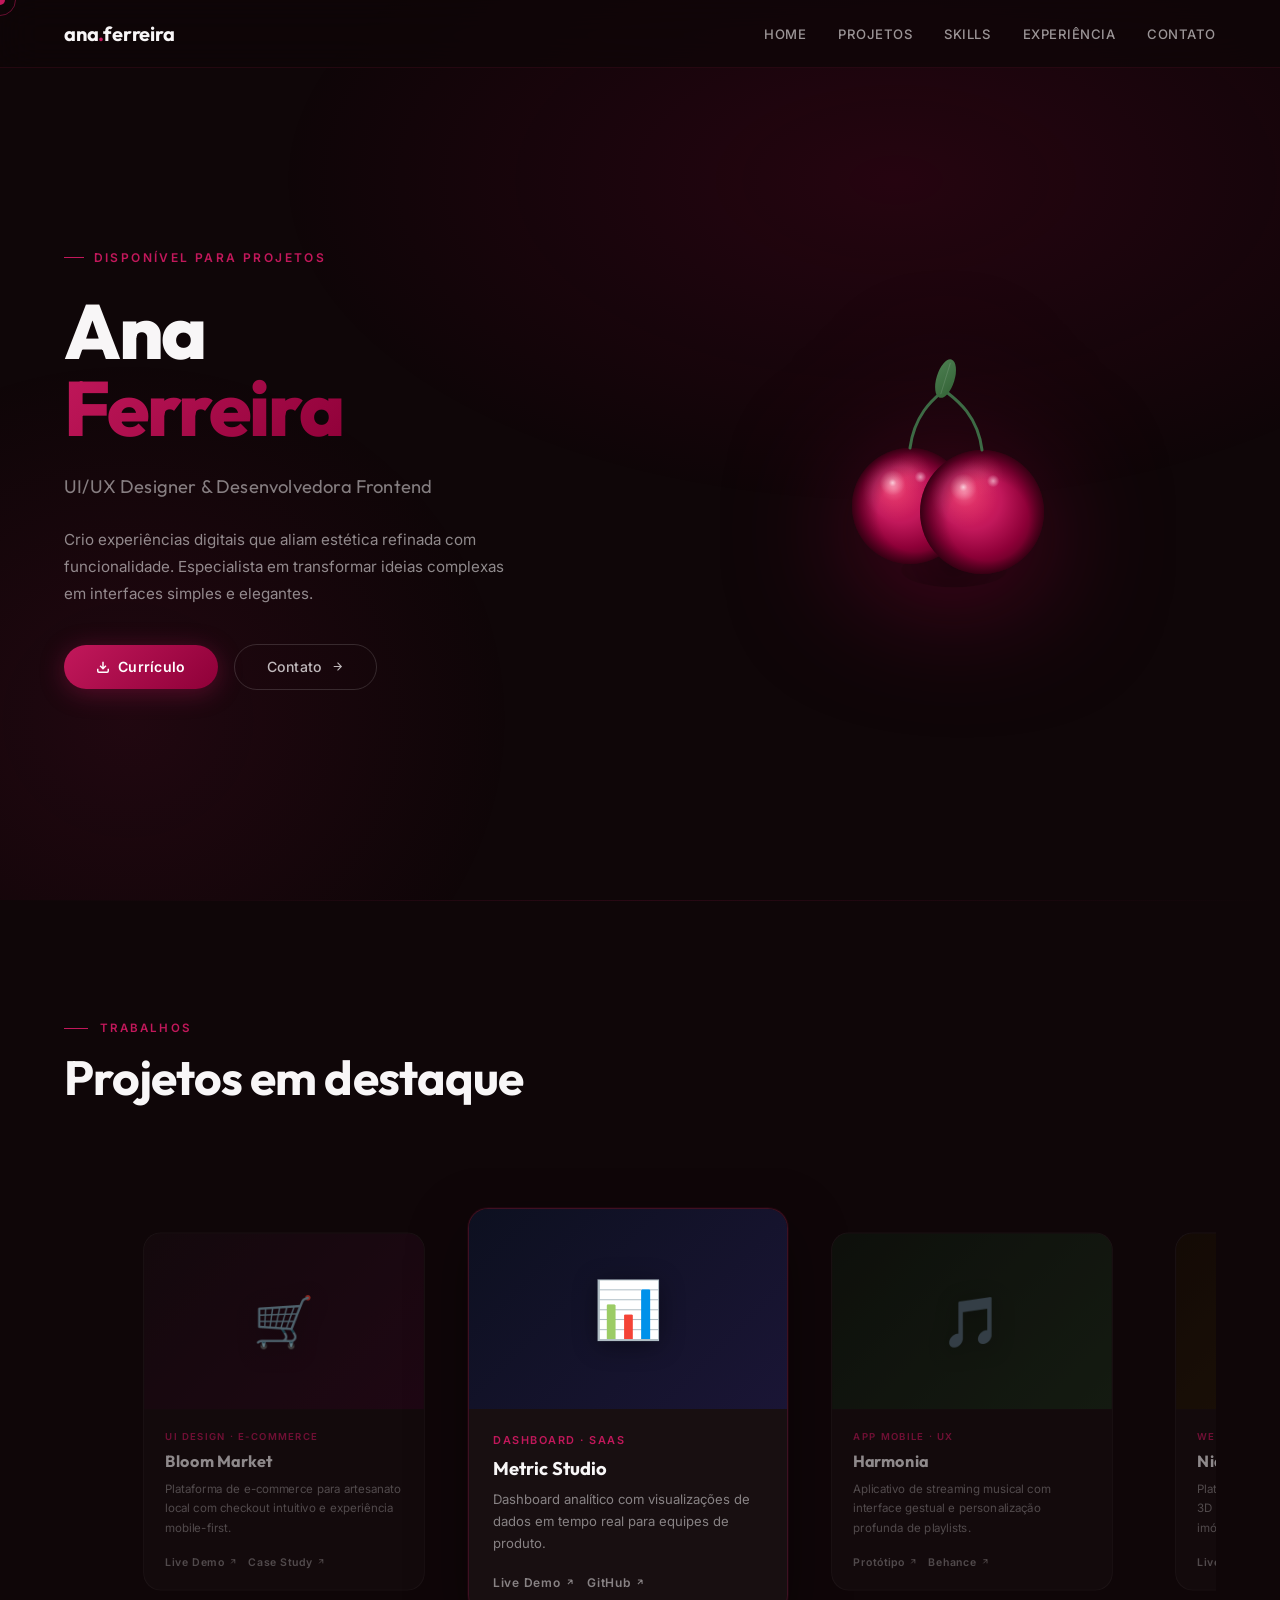
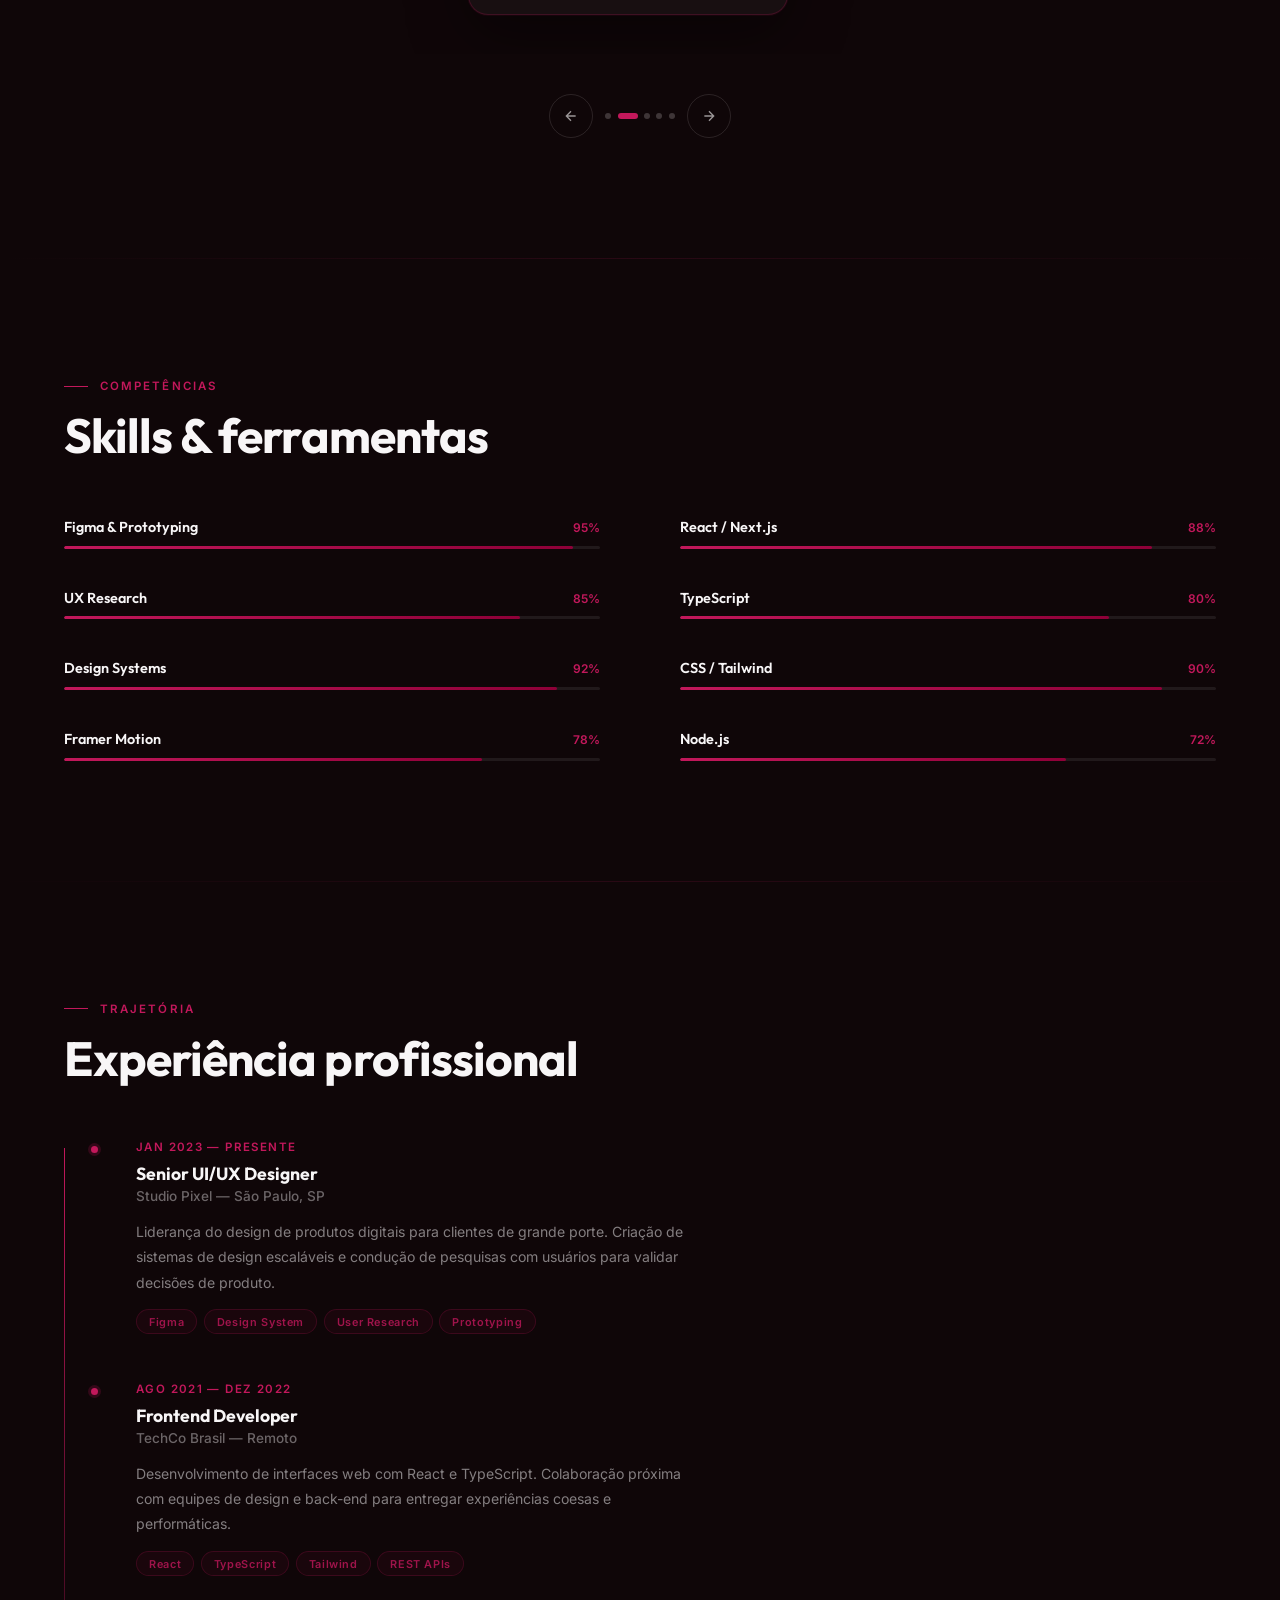
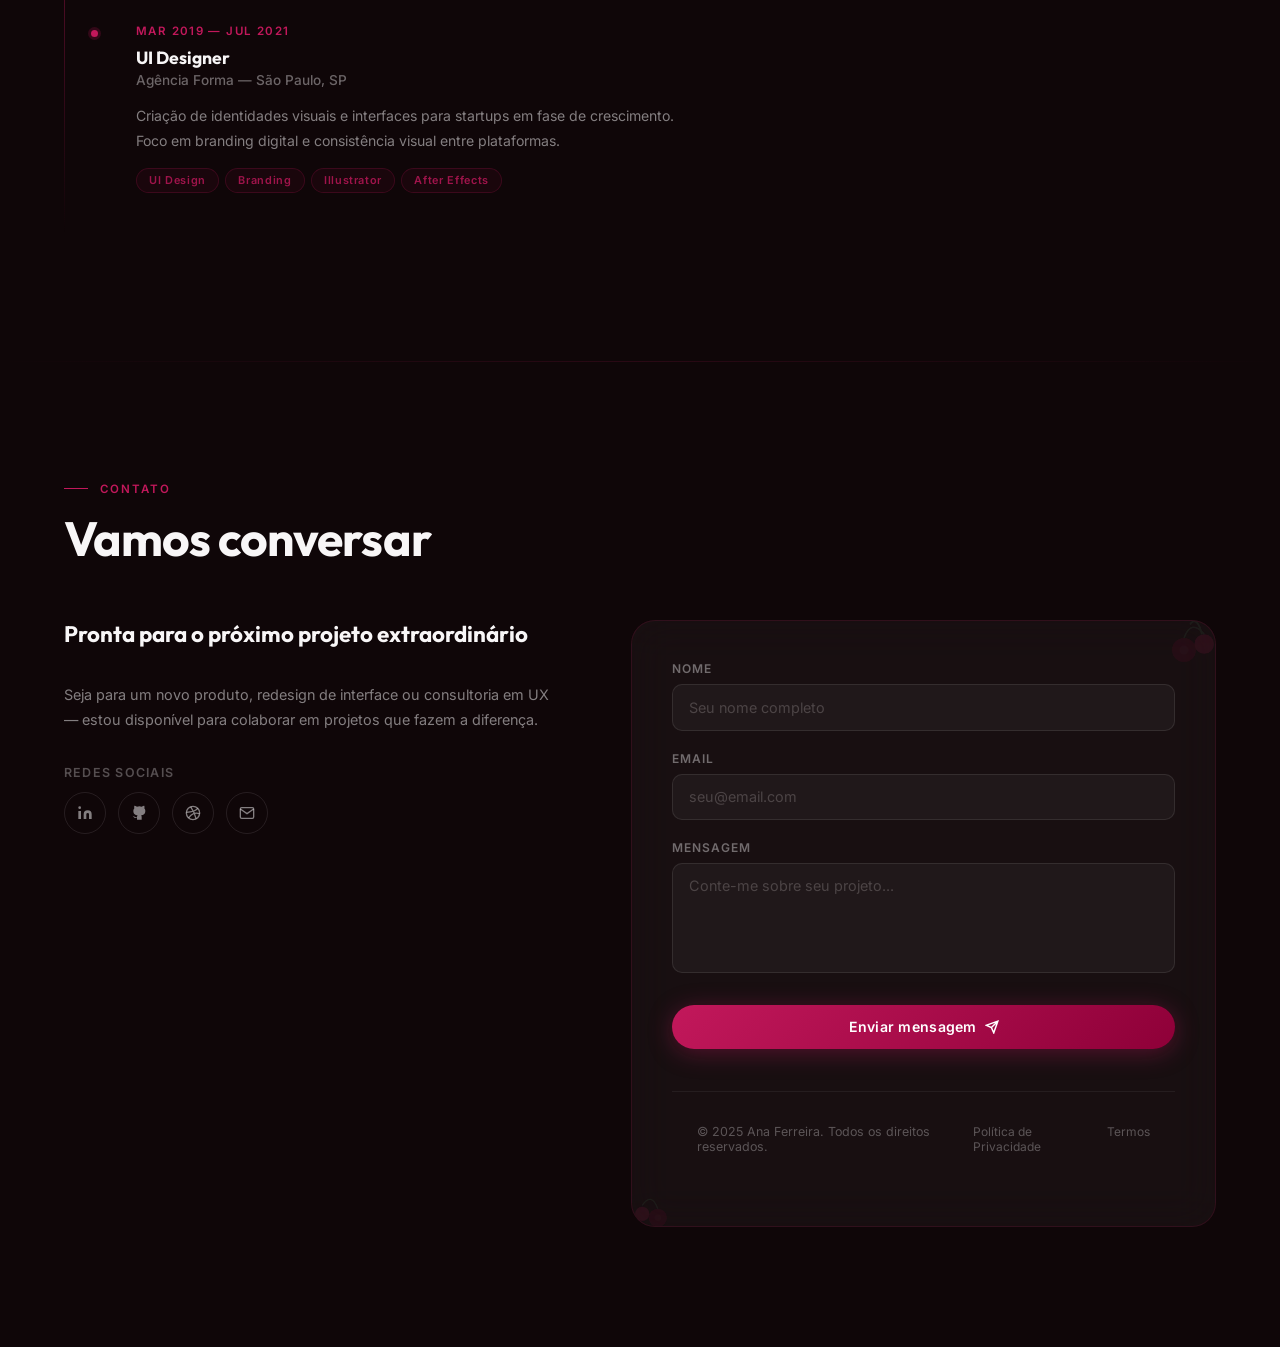
==== commit d084a645: "feat: integra formulário de contato com Formspree" ====
--- a/portfolio.html
+++ b/portfolio.html
@@ -140,41 +140,41 @@
       </div>
     </div>
     <div class="contact-card fade-in" style="position:relative;">
-      <!-- Corner cherry deco -->
-      <svg class="cherry-deco" style="top:-10px;right:-8px;width:60px;" viewBox="0 0 80 80" fill="none">
-        <circle cx="28" cy="52" r="16" fill="#8E0038"/>
-        <circle cx="55" cy="44" r="13" fill="#C2185B"/>
-        <path d="M28 36 Q38 10 55 31" stroke="#4a7c5f" stroke-width="2" fill="none"/>
-        <path d="M36 18 Q45 5 52 31" stroke="#4a7c5f" stroke-width="2.5" fill="none"/>
-        <circle cx="28" cy="52" r="6" fill="rgba(255,255,255,0.12)"/>
-      </svg>
-      <svg class="cherry-deco" style="bottom:-10px;left:-8px;width:52px;transform:scale(-1,1);" viewBox="0 0 80 80" fill="none">
-        <circle cx="28" cy="52" r="14" fill="#8E0038"/>
-        <circle cx="52" cy="46" r="11" fill="#C2185B"/>
-        <path d="M28 38 Q38 12 52 33" stroke="#4a7c5f" stroke-width="2" fill="none"/>
-        <circle cx="28" cy="52" r="5" fill="rgba(255,255,255,0.1)"/>
-      </svg>
-
-      <div class="form-group">
-        <label class="form-label">Nome</label>
-        <input class="form-input" type="text" placeholder="Seu nome completo">
-      </div>
-      <div class="form-group">
-        <label class="form-label">Email</label>
-        <input class="form-input" type="email" placeholder="seu@email.com">
-      </div>
-      <div class="form-group">
-        <label class="form-label">Mensagem</label>
-        <textarea class="form-textarea" placeholder="Conte-me sobre seu projeto..."></textarea>
-      </div>
-      <button class="btn-primary" style="width:100%;justify-content:center;margin-top:0.5rem;">
-        Enviar mensagem
-        <svg width="14" height="14" viewBox="0 0 24 24" fill="none" stroke="currentColor" stroke-width="2.5"><path d="M22 2L11 13M22 2l-7 20-4-9-9-4 20-7z"/></svg>
-      </button>
-    </div>
-  </div>
-</section>
-</div>
+
+     <!-- Corner cherry deco -->
+<svg class="cherry-deco" style="top:-10px;right:-8px;width:60px;" viewBox="0 0 80 80" fill="none">
+  <circle cx="28" cy="52" r="16" fill="#8E0038"/>
+  <circle cx="55" cy="44" r="13" fill="#C2185B"/>
+  <path d="M28 36 Q38 10 55 31" stroke="#4a7c5f" stroke-width="2" fill="none"/>
+  <path d="M36 18 Q45 5 52 31" stroke="#4a7c5f" stroke-width="2.5" fill="none"/>
+  <circle cx="28" cy="52" r="6" fill="rgba(255,255,255,0.12)"/>
+</svg>
+<svg class="cherry-deco" style="bottom:-10px;left:-8px;width:52px;transform:scale(-1,1);" viewBox="0 0 80 80" fill="none">
+  <circle cx="28" cy="52" r="14" fill="#8E0038"/>
+  <circle cx="52" cy="46" r="11" fill="#C2185B"/>
+  <path d="M28 38 Q38 12 52 33" stroke="#4a7c5f" stroke-width="2" fill="none"/>
+  <circle cx="28" cy="52" r="5" fill="rgba(255,255,255,0.1)"/>
+</svg>
+
+<form id="contact-form">
+  <div class="form-group">
+    <label class="form-label">Nome</label>
+    <input class="form-input" type="text" name="nome" placeholder="Seu nome completo" required>
+  </div>
+  <div class="form-group">
+    <label class="form-label">Email</label>
+    <input class="form-input" type="email" name="email" placeholder="seu@email.com" required>
+  </div>
+  <div class="form-group">
+    <label class="form-label">Mensagem</label>
+    <textarea class="form-textarea" name="mensagem" placeholder="Conte-me sobre seu projeto..." required></textarea>
+  </div>
+  <button class="btn-primary" type="submit" style="width:100%;justify-content:center;margin-top:0.5rem;">
+    Enviar mensagem
+    <svg width="14" height="14" viewBox="0 0 24 24" fill="none" stroke="currentColor" stroke-width="2.5"><path d="M22 2L11 13M22 2l-7 20-4-9-9-4 20-7z"/></svg>
+  </button>
+  <p id="form-status" style="text-align:center;margin-top:1rem;font-size:0.9rem;"></p>
+</form>
 
 <!-- FOOTER -->
 <footer>
@@ -538,5 +538,6 @@
 }, { threshold: 0.1 });
 skillObserver.observe(document.getElementById('skills'));
 </script>
+ <script src="script.js"></script>
 </body>
 </html>
--- a/style.css
+++ b/style.css
@@ -606,3 +606,32 @@
   }
 
   .wrapper { max-width: 1280px; margin: 0 auto; width: 100%; }
+
+  #form-status {
+  display: flex;
+  align-items: center;
+  gap: 0.6rem;
+  padding: 0.8rem 1.2rem;
+  border-radius: 12px;
+  font-size: 0.9rem;
+  font-weight: 500;
+  margin-top: 0.8rem;
+  animation: fadeIn 0.3s ease;
+}
+
+#form-status.sucesso {
+  background-color: rgba(194, 24, 91, 0.15);
+  border: 1px solid #C2185B;
+  color: #f472b6;
+}
+
+#form-status.erro {
+  background-color: rgba(180, 30, 30, 0.15);
+  border: 1px solid #b91c1c;
+  color: #f87171;
+}
+
+@keyframes fadeIn {
+  from { opacity: 0; transform: translateY(-6px); }
+  to   { opacity: 1; transform: translateY(0); }
+}
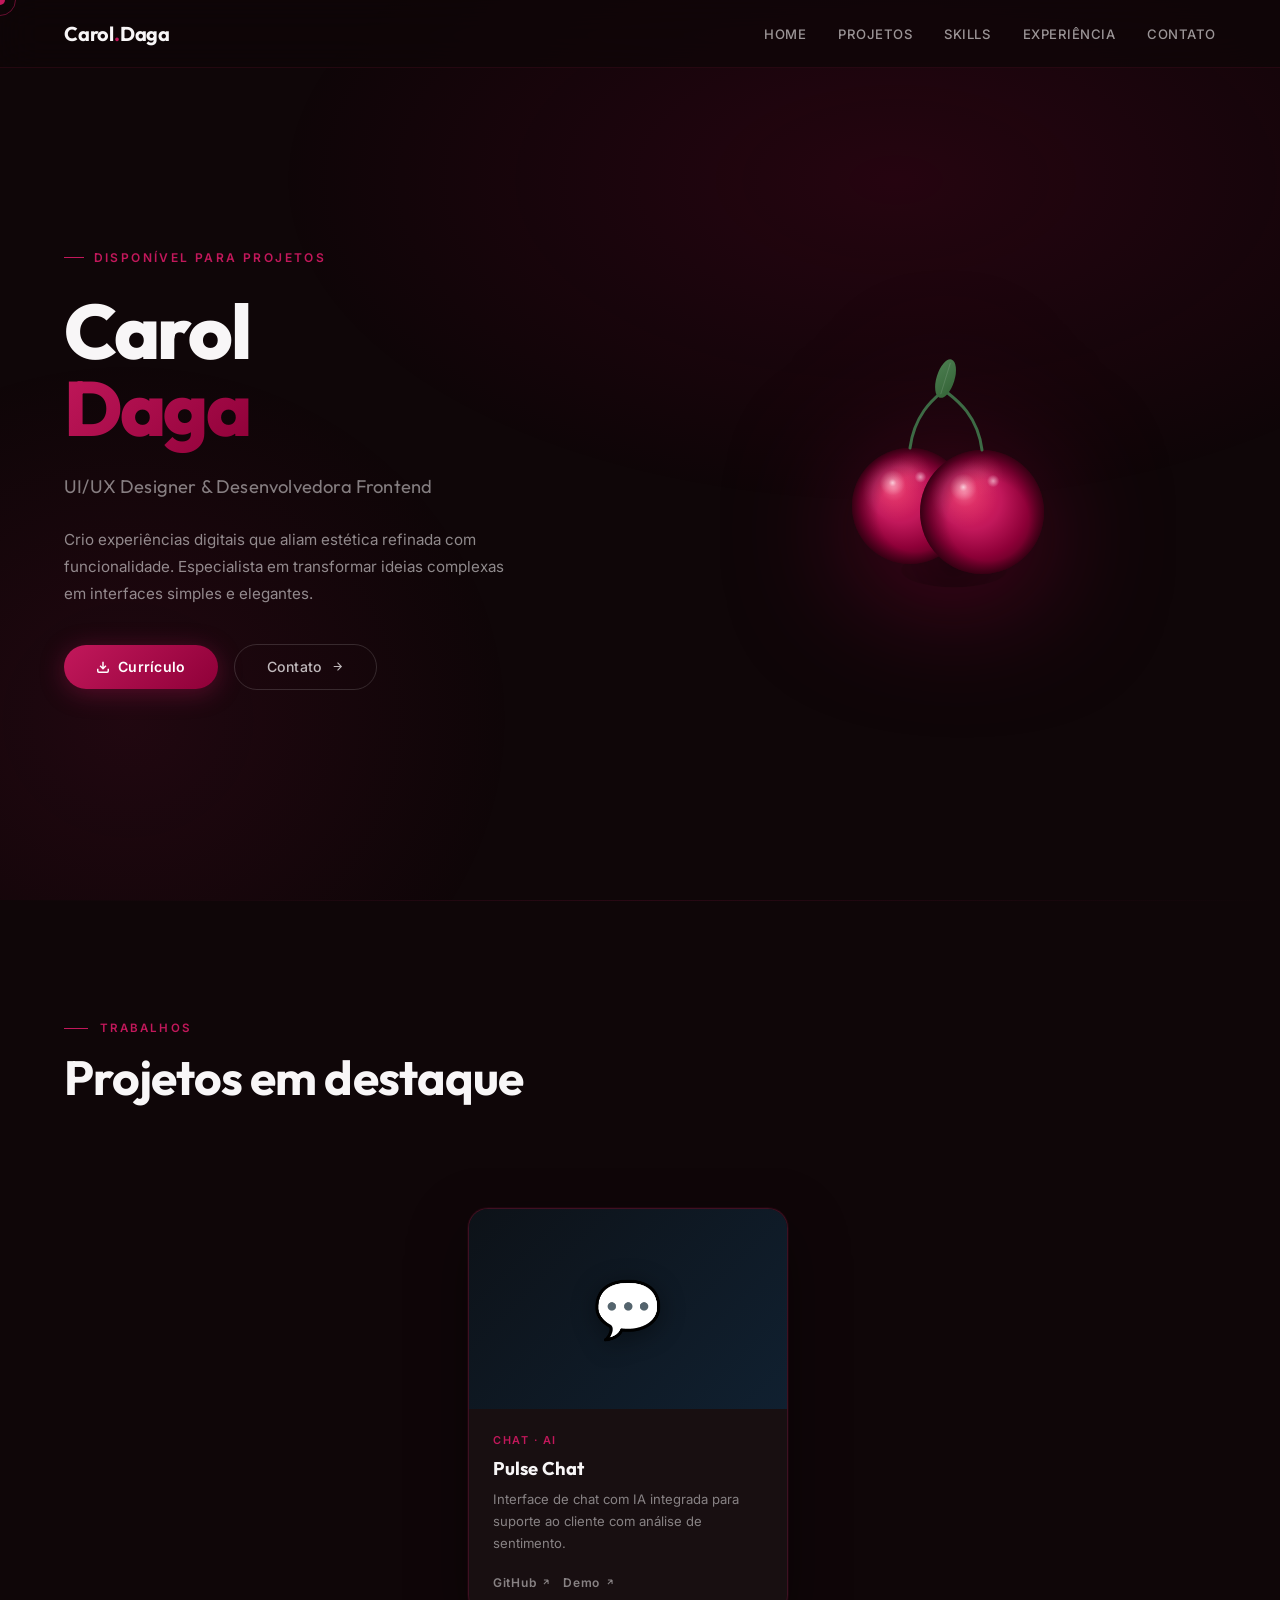
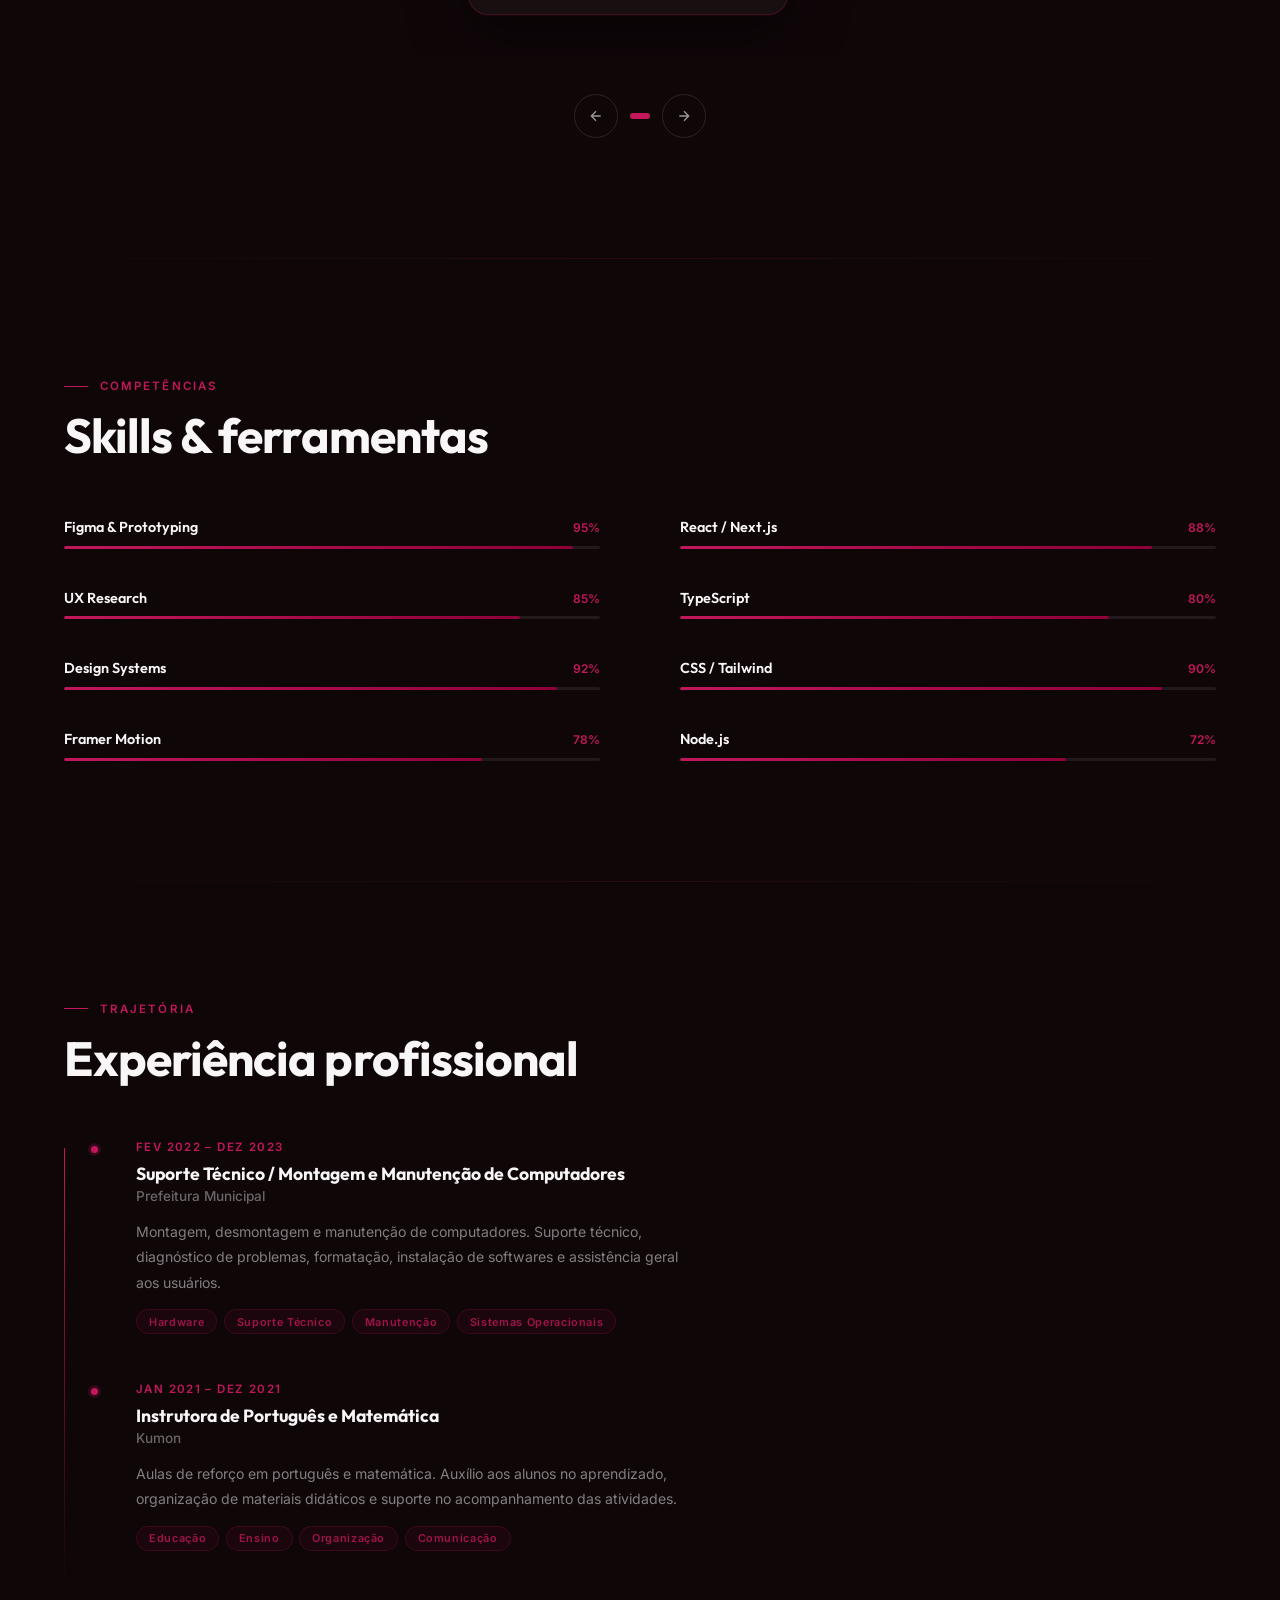
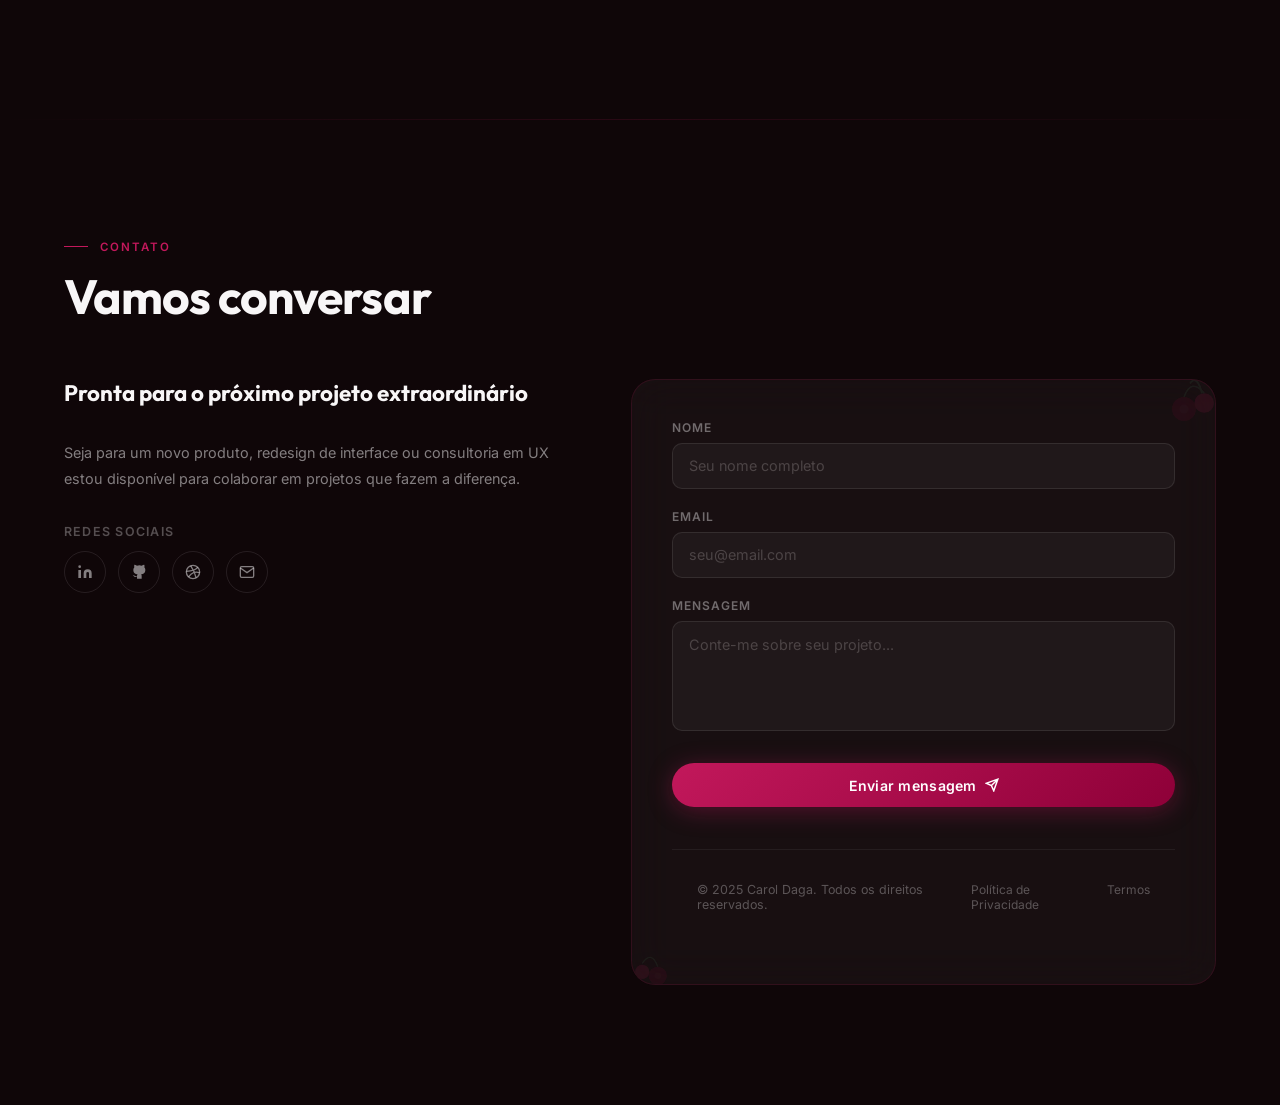
==== commit 86df7b39: "style: toque finais no portfólio" ====
--- a/portfolio.html
+++ b/portfolio.html
@@ -3,7 +3,7 @@
 <head>
 <meta charset="UTF-8">
 <meta name="viewport" content="width=device-width, initial-scale=1.0">
-<title>Portfolio — Ana Ferreira</title>
+<title>Portfolio — Carol Daga</title>
 <link href="https://fonts.googleapis.com/css2?family=Outfit:wght@300;400;500;600;700;800&family=Inter:wght@300;400;500;600&display=swap" rel="stylesheet">
 <link rel="stylesheet" href="style.css">
 </head>
@@ -14,7 +14,7 @@
 
 <!-- HEADER -->
 <header>
-  <div class="logo">ana<span>.</span>ferreira</div>
+  <div class="logo">Carol<span>.</span>Daga</div>
   <nav>
     <a href="#home">Home</a>
     <a href="#projects">Projetos</a>
@@ -30,12 +30,12 @@
   <div class="hero-left fade-in">
     <span class="hero-eyebrow">Disponível para projetos</span>
     <h1 class="hero-name">
-      Ana<br><span class="highlight">Ferreira</span>
+      Carol<br><span class="highlight">Daga</span>
     </h1>
     <p class="hero-title">UI/UX Designer & Desenvolvedora Frontend</p>
     <p class="hero-desc">Crio experiências digitais que aliam estética refinada com funcionalidade. Especialista em transformar ideias complexas em interfaces simples e elegantes.</p>
     <div class="hero-actions">
-      <a href="#" class="btn-primary">
+      <a href="https://drive.google.com/file/d/1856qaELvuAtlVrvX8k4z2LQz_kEx87Ot/view?usp=sharing" class="btn-primary">
         <svg width="14" height="14" viewBox="0 0 24 24" fill="none" stroke="currentColor" stroke-width="2.5"><path d="M21 15v4a2 2 0 01-2 2H5a2 2 0 01-2-2v-4M7 10l5 5 5-5M12 15V3"/></svg>
         Currículo
       </a>
@@ -120,20 +120,20 @@
   <div class="contact-inner">
     <div class="contact-info fade-in">
       <p class="contact-info-title">Pronta para o próximo projeto extraordinário</p>
-      <p class="contact-info-desc">Seja para um novo produto, redesign de interface ou consultoria em UX — estou disponível para colaborar em projetos que fazem a diferença.</p>
+      <p class="contact-info-desc">Seja para um novo produto, redesign de interface ou consultoria em UX estou disponível para colaborar em projetos que fazem a diferença.</p>
       <div>
         <p style="font-size:0.78rem;letter-spacing:0.1em;text-transform:uppercase;color:rgba(248,246,247,0.3);margin-bottom:0.75rem;font-weight:600;">Redes sociais</p>
         <div class="contact-socials">
-          <a class="social-link" href="#" title="LinkedIn">
+          <a class="social-link" href="https://www.linkedin.com/in/ana-carolina-daga-6a8595406/" title="LinkedIn">
             <svg width="16" height="16" viewBox="0 0 24 24" fill="currentColor"><path d="M16 8a6 6 0 016 6v7h-4v-7a2 2 0 00-2-2 2 2 0 00-2 2v7h-4v-7a6 6 0 016-6zM2 9h4v12H2z"/><circle cx="4" cy="4" r="2"/></svg>
           </a>
-          <a class="social-link" href="#" title="GitHub">
+          <a class="social-link" href="https://github.com/Daga404" title="GitHub">
             <svg width="16" height="16" viewBox="0 0 24 24" fill="currentColor"><path d="M9 19c-5 1.5-5-2.5-7-3m14 6v-3.87a3.37 3.37 0 00-.94-2.61c3.14-.35 6.44-1.54 6.44-7A5.44 5.44 0 0020 4.77 5.07 5.07 0 0019.91 1S18.73.65 16 2.48a13.38 13.38 0 00-7 0C6.27.65 5.09 1 5.09 1A5.07 5.07 0 005 4.77a5.44 5.44 0 00-1.5 3.78c0 5.42 3.3 6.61 6.44 7A3.37 3.37 0 009 18.13V22"/></svg>
           </a>
-          <a class="social-link" href="#" title="Dribbble">
+          <a class="social-link" href="https://dribbble.com/Caroldgt" title="Dribbble">
             <svg width="16" height="16" viewBox="0 0 24 24" fill="none" stroke="currentColor" stroke-width="2"><circle cx="12" cy="12" r="10"/><path d="M8.56 2.75c4.37 6.03 6.02 9.42 8.03 17.72m2.54-15.38c-3.72 4.35-8.94 5.66-16.88 5.85m19.5 1.9c-3.5-.93-6.63-.82-8.94 0-2.58.92-5.01 2.86-7.44 6.32"/></svg>
           </a>
-          <a class="social-link" href="#" title="Email">
+          <a class="social-link" href="caroldaga2@gmail.com" title="Email">
             <svg width="16" height="16" viewBox="0 0 24 24" fill="none" stroke="currentColor" stroke-width="2"><path d="M4 4h16c1.1 0 2 .9 2 2v12c0 1.1-.9 2-2 2H4c-1.1 0-2-.9-2-2V6c0-1.1.9-2 2-2z"/><polyline points="22,6 12,13 2,6"/></svg>
           </a>
         </div>
@@ -178,7 +178,7 @@
 
 <!-- FOOTER -->
 <footer>
-  <p class="footer-copy">© 2025 Ana Ferreira. Todos os direitos reservados.</p>
+  <p class="footer-copy">© 2025 Carol Daga. Todos os direitos reservados.</p>
   <div class="footer-links">
     <a href="#">Política de Privacidade</a>
     <a href="#">Termos</a>
@@ -344,38 +344,38 @@
 
 // ── PROJECTS DATA ──
 const projects = [
-  {
+  /* {
     emoji: '🛒',
     bg: 'linear-gradient(135deg, #1a0d12 0%, #2d0a1f 100%)',
     tag: 'UI Design · E-commerce',
     title: 'Bloom Market',
     desc: 'Plataforma de e-commerce para artesanato local com checkout intuitivo e experiência mobile-first.',
     links: ['Live Demo', 'Case Study'],
-  },
-  {
+  }, */
+  /* {
     emoji: '📊',
     bg: 'linear-gradient(135deg, #0d1020 0%, #1a1535 100%)',
     tag: 'Dashboard · SaaS',
     title: 'Metric Studio',
     desc: 'Dashboard analítico com visualizações de dados em tempo real para equipes de produto.',
     links: ['Live Demo', 'GitHub'],
-  },
-  {
+  }, */
+  /* {
     emoji: '🎵',
     bg: 'linear-gradient(135deg, #0f1a10 0%, #1a2d1a 100%)',
     tag: 'App Mobile · UX',
     title: 'Harmonia',
     desc: 'Aplicativo de streaming musical com interface gestual e personalização profunda de playlists.',
     links: ['Protótipo', 'Behance'],
-  },
-  {
+  }, */
+  /* {
     emoji: '🏠',
     bg: 'linear-gradient(135deg, #1a1005 0%, #2d200a 100%)',
     tag: 'Web App · Real Estate',
     title: 'Nidus',
     desc: 'Plataforma imobiliária com tour virtual em 3D e match inteligente entre perfil e imóvel.',
     links: ['Live Demo', 'Case Study'],
-  },
+  }, */
   {
     emoji: '💬',
     bg: 'linear-gradient(135deg, #0d1218 0%, #102030 100%)',
@@ -475,26 +475,20 @@
 // ── EXPERIENCE ──
 const experiences = [
   {
-    date: 'Jan 2023 — Presente',
-    role: 'Senior UI/UX Designer',
-    company: 'Studio Pixel — São Paulo, SP',
-    desc: 'Liderança do design de produtos digitais para clientes de grande porte. Criação de sistemas de design escaláveis e condução de pesquisas com usuários para validar decisões de produto.',
-    tags: ['Figma', 'Design System', 'User Research', 'Prototyping'],
-  },
-  {
-    date: 'Ago 2021 — Dez 2022',
-    role: 'Frontend Developer',
-    company: 'TechCo Brasil — Remoto',
-    desc: 'Desenvolvimento de interfaces web com React e TypeScript. Colaboração próxima com equipes de design e back-end para entregar experiências coesas e performáticas.',
-    tags: ['React', 'TypeScript', 'Tailwind', 'REST APIs'],
-  },
-  {
-    date: 'Mar 2019 — Jul 2021',
-    role: 'UI Designer',
-    company: 'Agência Forma — São Paulo, SP',
-    desc: 'Criação de identidades visuais e interfaces para startups em fase de crescimento. Foco em branding digital e consistência visual entre plataformas.',
-    tags: ['UI Design', 'Branding', 'Illustrator', 'After Effects'],
-  },
+  date: 'Fev 2022 – Dez 2023',
+  role: 'Suporte Técnico / Montagem e Manutenção de Computadores',
+  company: 'Prefeitura Municipal',
+  desc: 'Montagem, desmontagem e manutenção de computadores. Suporte técnico, diagnóstico de problemas, formatação, instalação de softwares e assistência geral aos usuários.',
+  tags: ['Hardware', 'Suporte Técnico', 'Manutenção', 'Sistemas Operacionais']
+},
+{
+  date: 'Jan 2021 – Dez 2021',
+  role: 'Instrutora de Português e Matemática',
+  company: 'Kumon',
+  desc: 'Aulas de reforço em português e matemática. Auxílio aos alunos no aprendizado, organização de materiais didáticos e suporte no acompanhamento das atividades.',
+  tags: ['Educação', 'Ensino', 'Organização', 'Comunicação']
+}
+
 ];
 
 const timeline = document.getElementById('timeline');
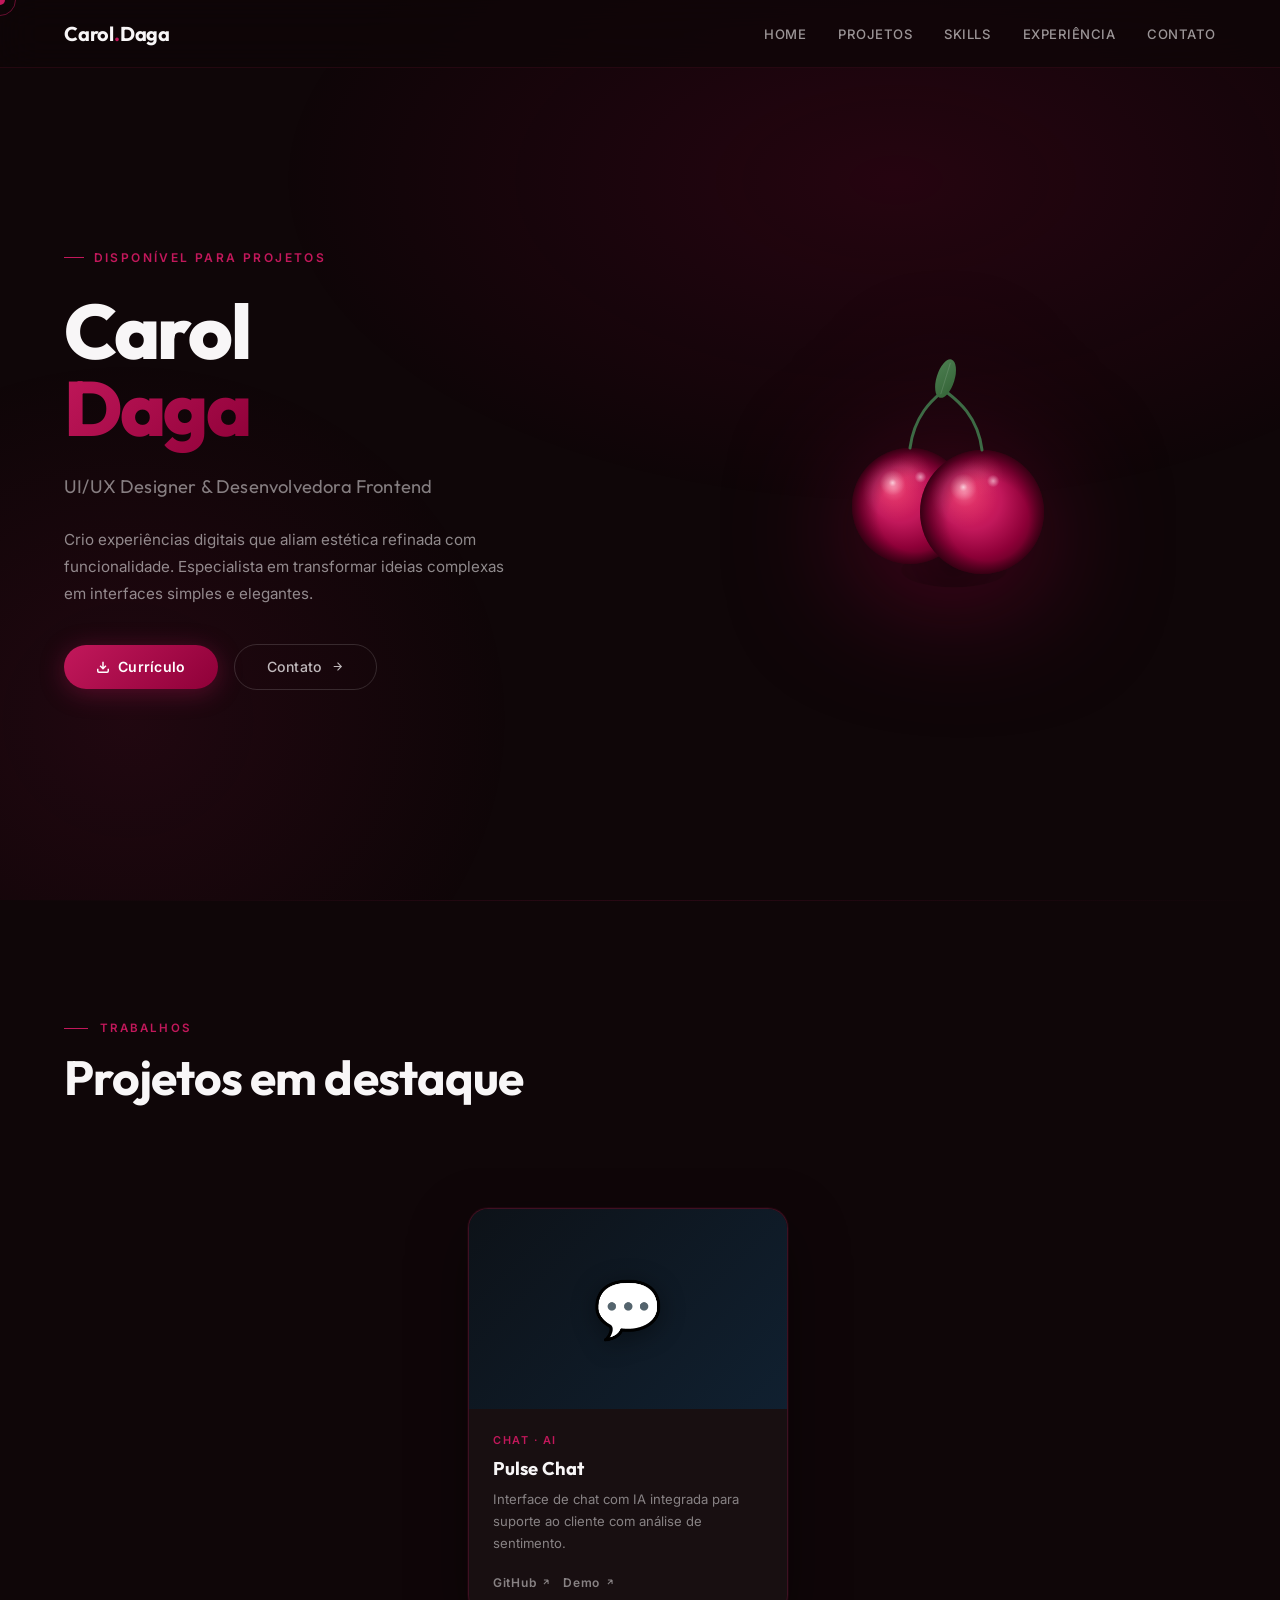
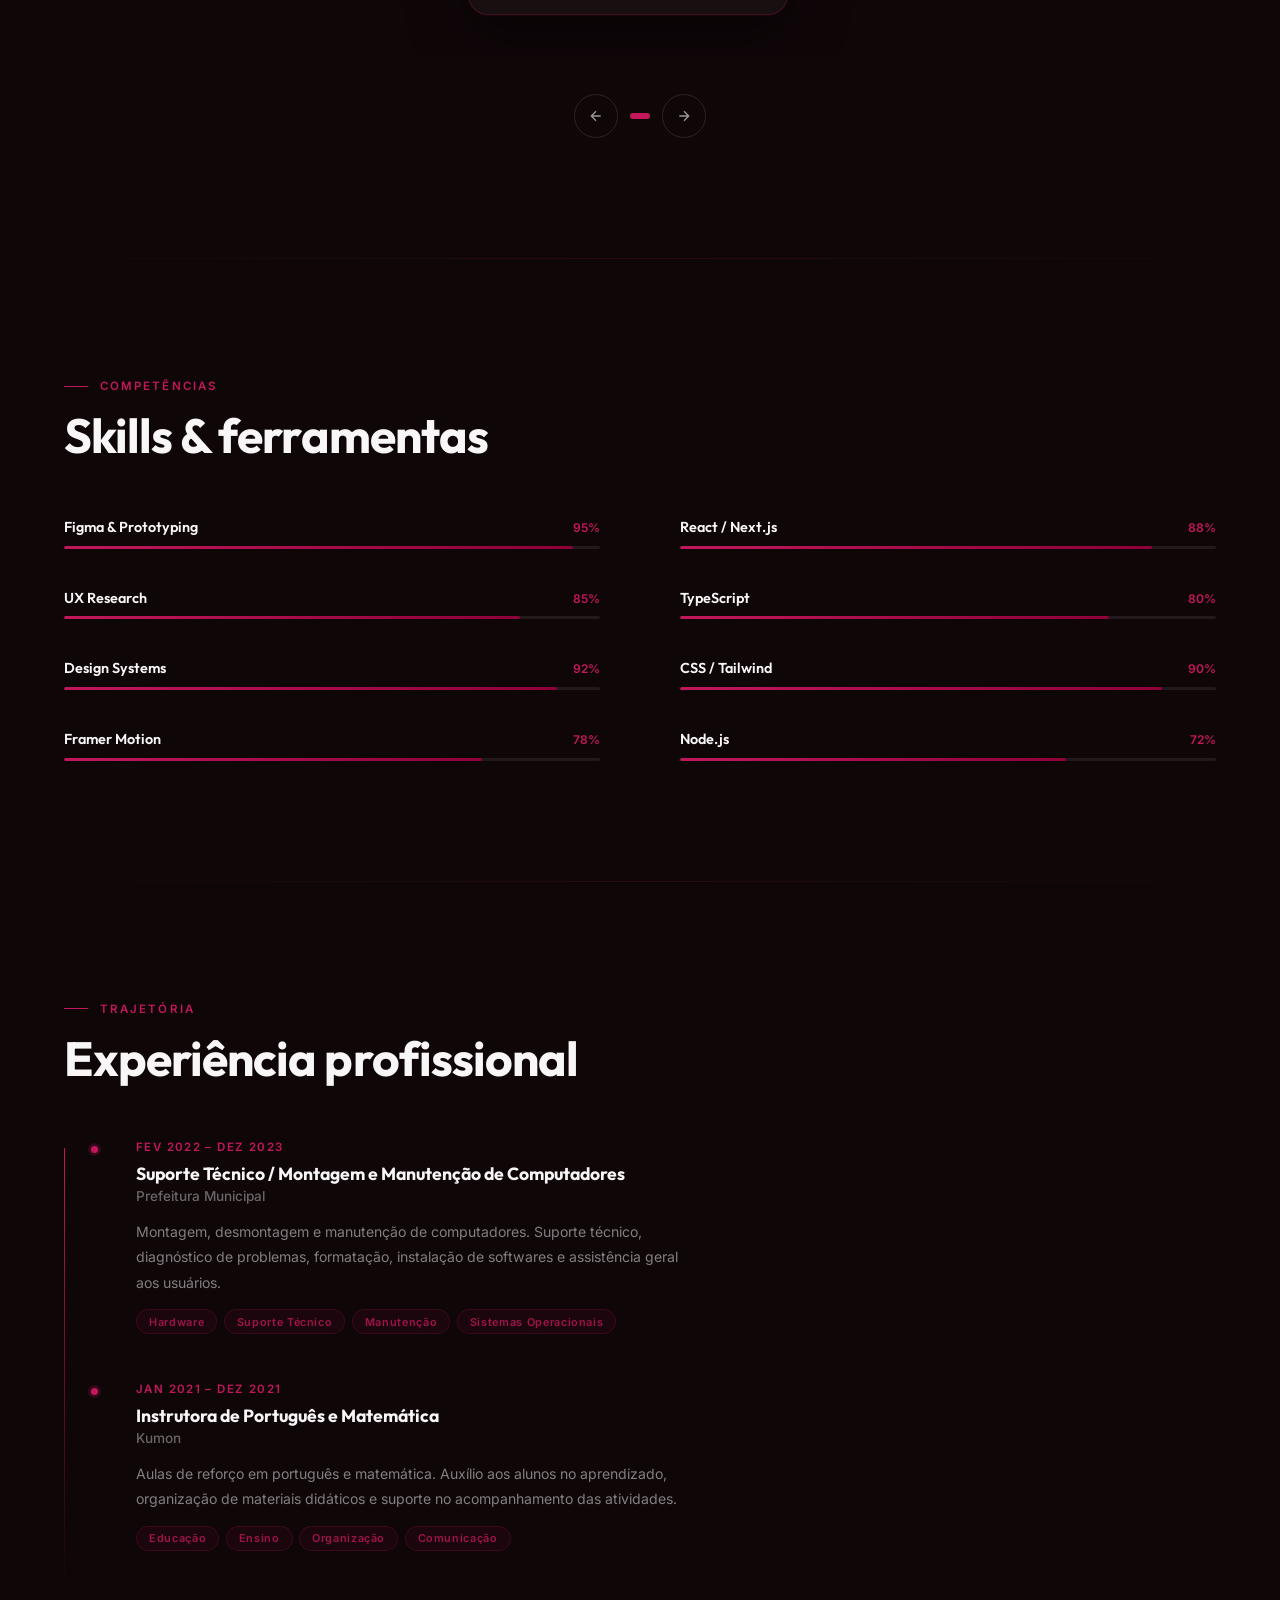
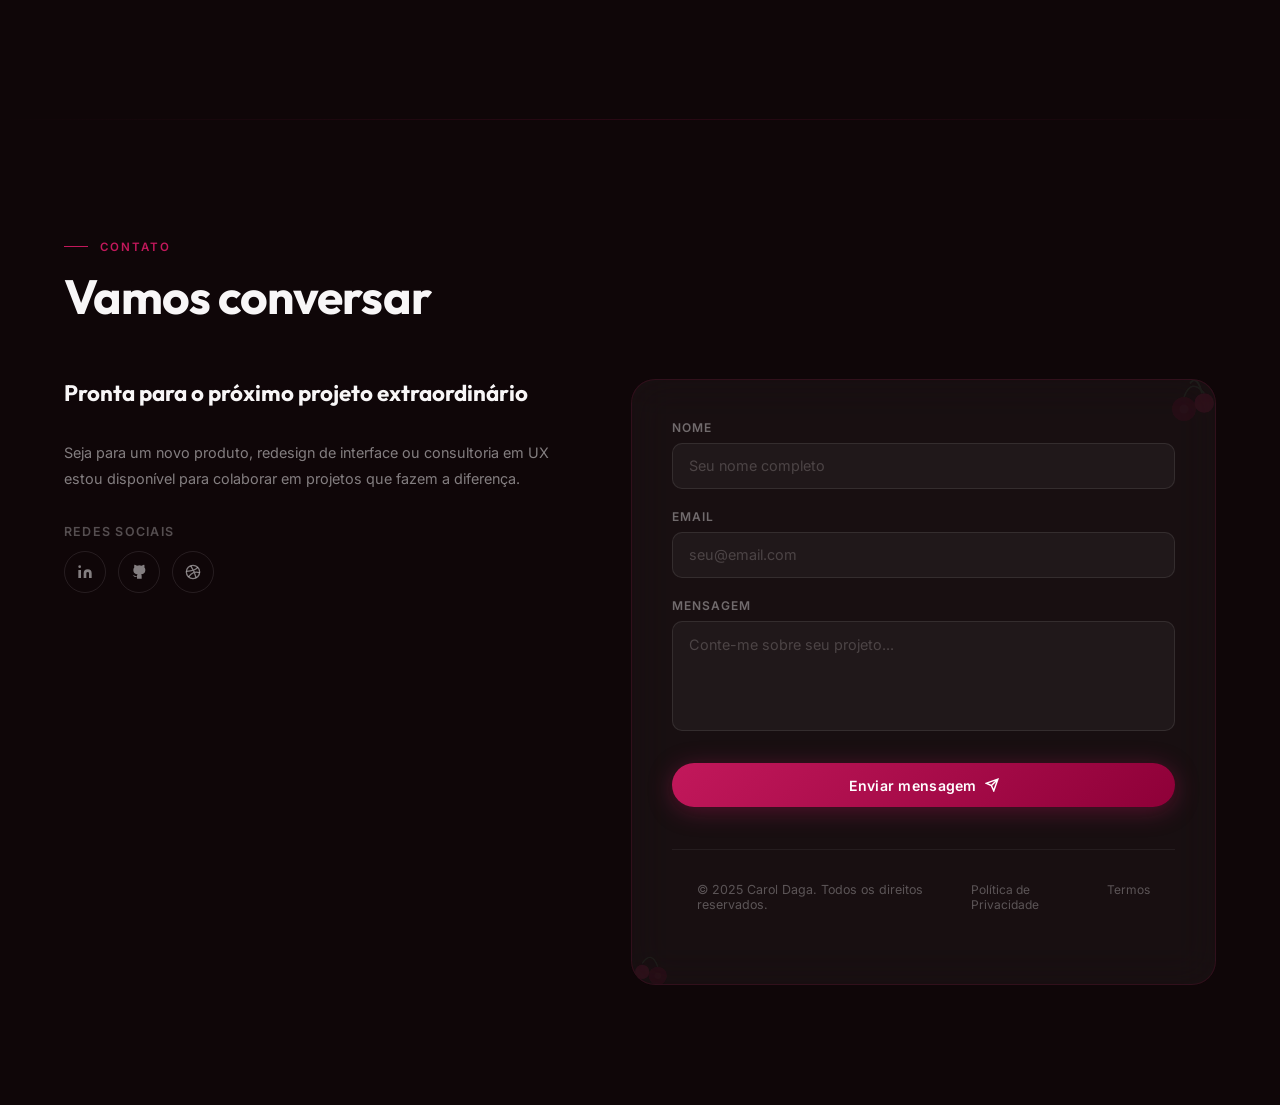
==== commit f3833f27: "Corrigindo" ====
--- a/portfolio.html
+++ b/portfolio.html
@@ -133,9 +133,9 @@
           <a class="social-link" href="https://dribbble.com/Caroldgt" title="Dribbble">
             <svg width="16" height="16" viewBox="0 0 24 24" fill="none" stroke="currentColor" stroke-width="2"><circle cx="12" cy="12" r="10"/><path d="M8.56 2.75c4.37 6.03 6.02 9.42 8.03 17.72m2.54-15.38c-3.72 4.35-8.94 5.66-16.88 5.85m19.5 1.9c-3.5-.93-6.63-.82-8.94 0-2.58.92-5.01 2.86-7.44 6.32"/></svg>
           </a>
-          <a class="social-link" href="caroldaga2@gmail.com" title="Email">
+          <!-- <a class="social-link" href="caroldaga2@gmail.com" title="Email">
             <svg width="16" height="16" viewBox="0 0 24 24" fill="none" stroke="currentColor" stroke-width="2"><path d="M4 4h16c1.1 0 2 .9 2 2v12c0 1.1-.9 2-2 2H4c-1.1 0-2-.9-2-2V6c0-1.1.9-2 2-2z"/><polyline points="22,6 12,13 2,6"/></svg>
-          </a>
+          </a> -->
         </div>
       </div>
     </div>
